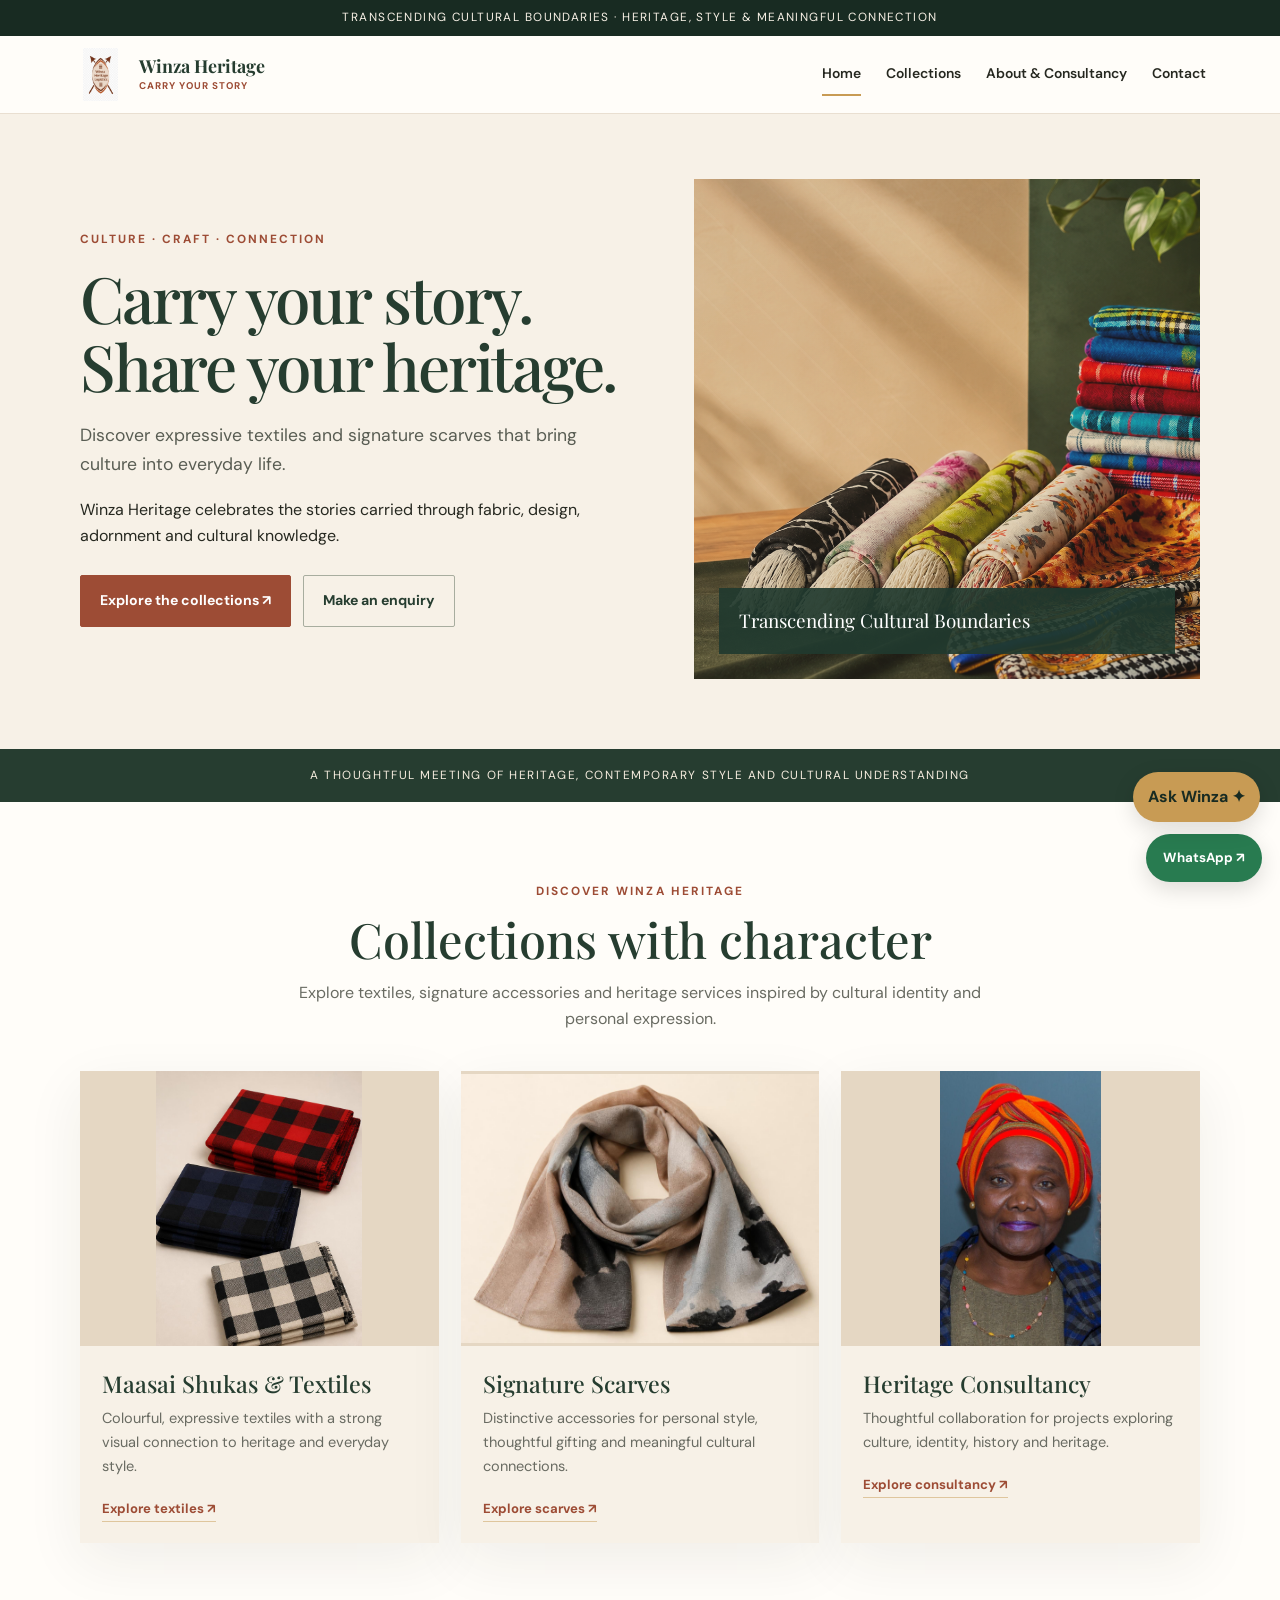
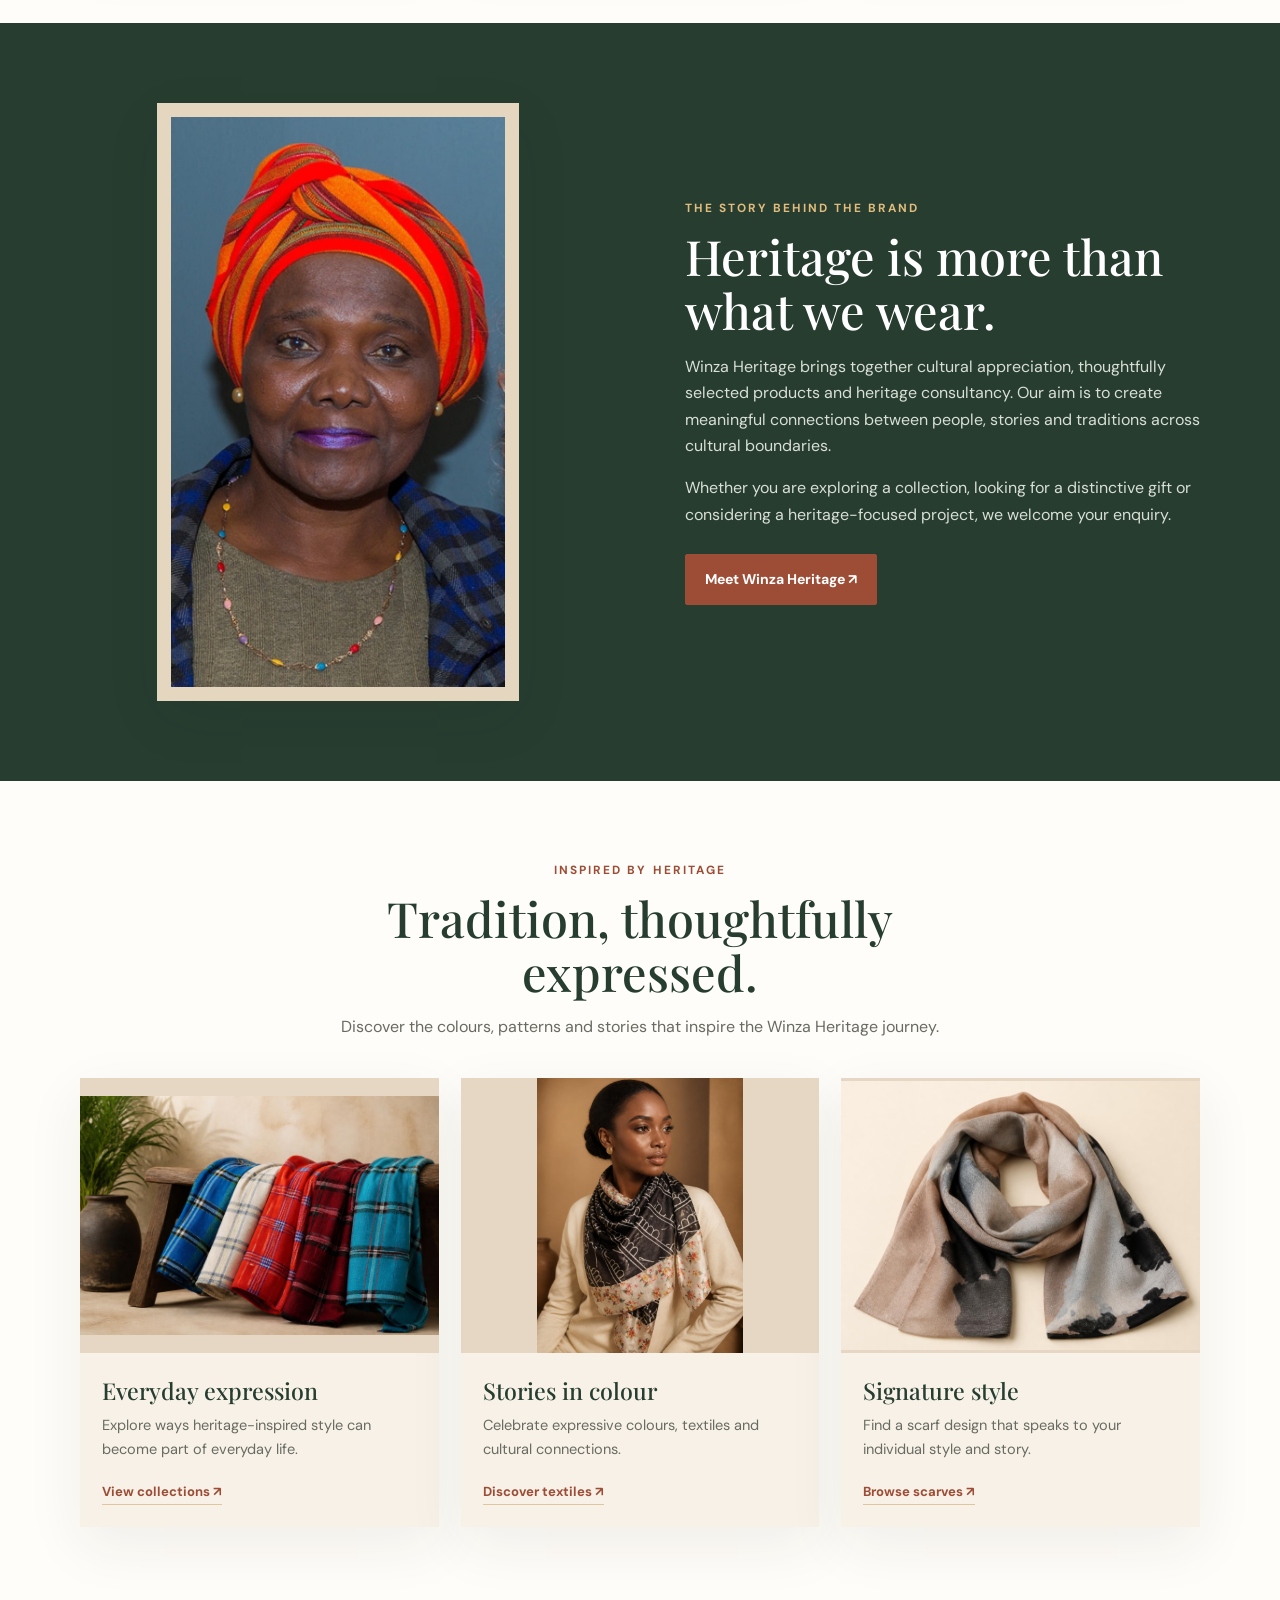
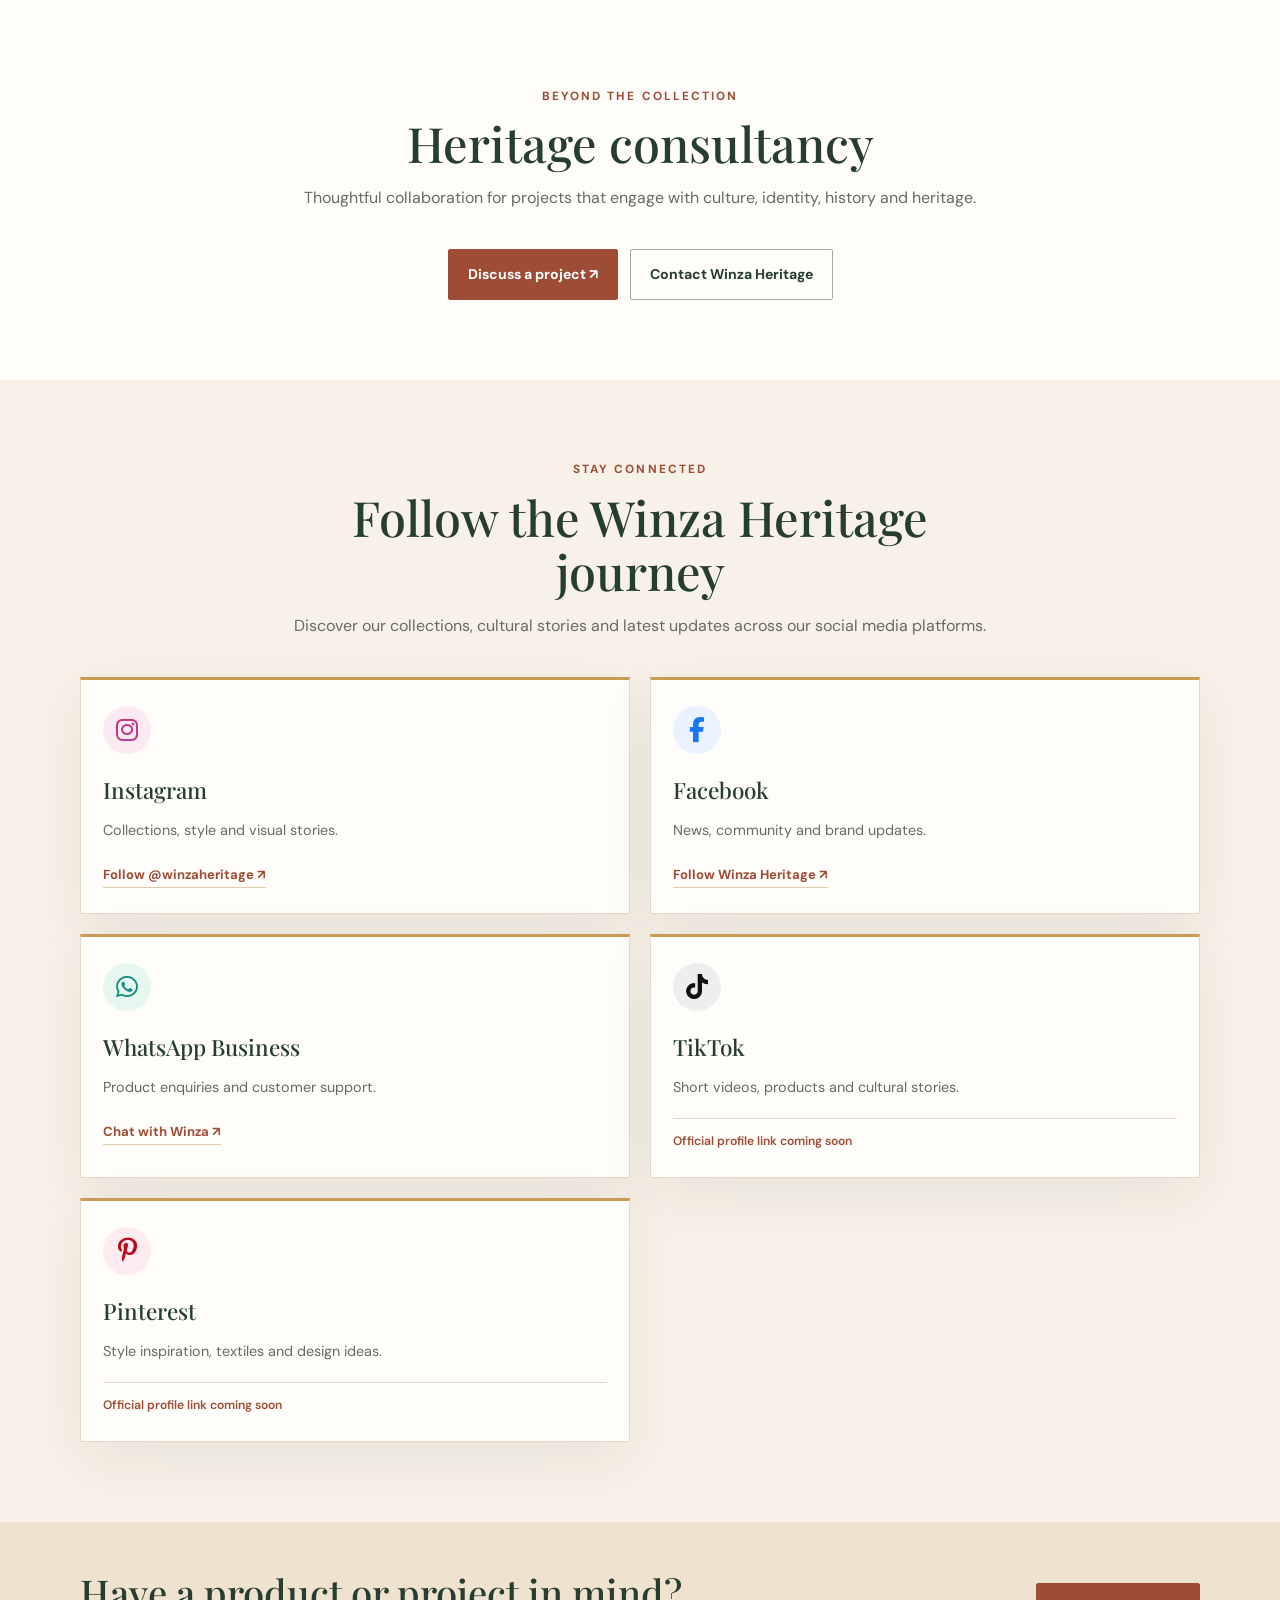
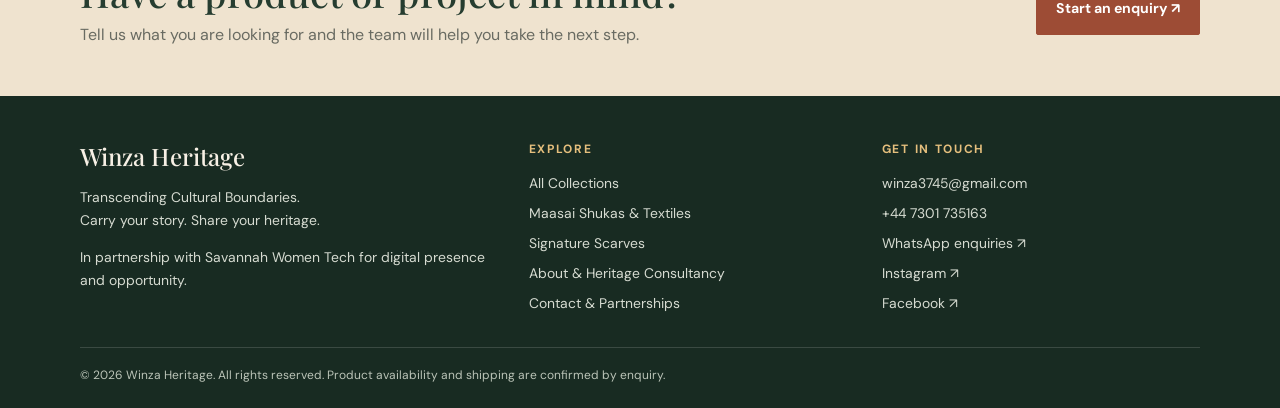
==== index.html @ 5fcae195 "Prepare Winza Heritage website for deployment" ====
<!DOCTYPE html>
<html lang="en">
<head>
  <meta charset="UTF-8">
  <meta name="viewport" content="width=device-width, initial-scale=1.0">
  <meta name="description" content="Discover Winza Heritage's signature scarves, Maasai shukas, textiles and heritage consultancy.">
  <meta name="theme-color" content="#263d30">
  <title>Winza Heritage | Carry Your Story</title>

  <link rel="stylesheet" href="assets/styles.css">
  <link rel="stylesheet"
        href="https://cdnjs.cloudflare.com/ajax/libs/font-awesome/6.7.2/css/all.min.css">
</head>

<body>
  <div class="announcement">
    Transcending Cultural Boundaries · Heritage, style &amp; meaningful connection
  </div>

  <header class="site-header">
    <div class="nav-wrap">
      <a class="brand" href="index.html" aria-label="Winza Heritage home">
        <img src="assets/logo.jpg" alt="Winza Heritage logo">
        <span class="brand-text">
          Winza Heritage
          <small>Carry your story</small>
        </span>
      </a>

      <button class="nav-toggle" type="button"
              aria-label="Open navigation menu" aria-expanded="false">
        <i class="fa-solid fa-bars" aria-hidden="true"></i>
      </button>

      <nav class="nav-links" aria-label="Main navigation">
        <a href="index.html" aria-current="page">Home</a>
        <a href="collections.html">Collections</a>
        <a href="about.html">About &amp; Consultancy</a>
        <a href="contact.html">Contact</a>
      </nav>
    </div>
  </header>

  <main>
    <!-- Main hero -->
    <section class="hero">
      <div class="container hero-grid">
        <div class="hero-copy">
          <div class="eyebrow">Culture · Craft · Connection</div>

          <h1 class="display">
            Carry your story.<br>
            Share your heritage.
          </h1>

          <p class="lead">
            Discover expressive textiles and signature scarves that bring
            culture into everyday life.
          </p>

          <p>
            Winza Heritage celebrates the stories carried through fabric,
            design, adornment and cultural knowledge.
          </p>

          <div class="button-row">
            <a class="btn" href="collections.html">Explore the collections ↗</a>
            <a class="btn btn-outline" href="contact.html">Make an enquiry</a>
          </div>
        </div>

        <div class="hero-art">
          <img
            src="assets/collections/generated/winza-hero.png.png"
            alt="Winza Heritage African textile and fashion editorial"
            fetchpriority="high">
          <div class="hero-stamp">Transcending Cultural Boundaries</div>
        </div>
      </div>
    </section>

    <div class="trust-strip">
      A thoughtful meeting of heritage, contemporary style and cultural understanding
    </div>

    <!-- Featured collections -->
    <section class="section">
      <div class="container">
        <div class="section-head">
          <div class="eyebrow">Discover Winza Heritage</div>
          <h2>Collections with character</h2>
          <p>
            Explore textiles, signature accessories and heritage services
            inspired by cultural identity and personal expression.
          </p>
        </div>

        <div class="category-grid">
          <article class="category-card">
            <a href="textiles.html" aria-label="Explore Maasai shukas and textiles">
              <div class="category-photo">
                <img
                  src="assets/collections/generated/winza-textiles.png.jpg"
                  alt="Maasai shuka and textiles from Winza Heritage"
                  loading="lazy">
              </div>
            </a>

            <div class="category-copy">
              <h3>Maasai Shukas &amp; Textiles</h3>
              <p>
                Colourful, expressive textiles with a strong visual
                connection to heritage and everyday style.
              </p>
              <a class="text-link" href="textiles.html">Explore textiles ↗</a>
            </div>
          </article>

          <article class="category-card">
            <a href="scarves.html" aria-label="Explore signature scarves">
              <div class="category-photo">
                <img
                  src="assets/collections/generated/winza-scarves.png.jpg"
                  alt="Signature scarf from Winza Heritage"
                  loading="lazy">
              </div>
            </a>

            <div class="category-copy">
              <h3>Signature Scarves</h3>
              <p>
                Distinctive accessories for personal style, thoughtful
                gifting and meaningful cultural connections.
              </p>
              <a class="text-link" href="scarves.html">Explore scarves ↗</a>
            </div>
          </article>

          <article class="category-card">
            <a href="about.html#consultancy"
               aria-label="Discover heritage consultancy">
              <div class="category-photo">
                <img
                  src="assets/dr-winani-thebele.jpg"
                  alt="Dr Winani Thebele, Director of Winza Heritage"
                  loading="lazy">
              </div>
            </a>

            <div class="category-copy">
              <h3>Heritage Consultancy</h3>
              <p>
                Thoughtful collaboration for projects exploring culture,
                identity, history and heritage.
              </p>
              <a class="text-link" href="about.html#consultancy">
                Explore consultancy ↗
              </a>
            </div>
          </article>
        </div>
      </div>
    </section>

    <!-- Brand story -->
    <section class="story-section">
      <div class="container section split">
        <div class="portrait-frame">
          <img
            src="assets/dr-winani-thebele.jpg"
            alt="Dr Winani Thebele, Director of Winza Heritage"
            loading="lazy">
        </div>

        <div class="copy">
          <div class="eyebrow">The story behind the brand</div>
          <h2 class="section-title">Heritage is more than what we wear.</h2>

          <p>
            Winza Heritage brings together cultural appreciation,
            thoughtfully selected products and heritage consultancy.
            Our aim is to create meaningful connections between people,
            stories and traditions across cultural boundaries.
          </p>

          <p>
            Whether you are exploring a collection, looking for a
            distinctive gift or considering a heritage-focused project,
            we welcome your enquiry.
          </p>

          <div class="button-row">
            <a class="btn" href="about.html">Meet Winza Heritage ↗</a>
          </div>
        </div>
      </div>
    </section>

    <!-- Lifestyle feature -->
    <section class="section">
      <div class="container">
        <div class="section-head">
          <div class="eyebrow">Inspired by heritage</div>
          <h2>Tradition, thoughtfully expressed.</h2>
          <p>
            Discover the colours, patterns and stories that inspire
            the Winza Heritage journey.
          </p>
        </div>

        <div class="category-grid">
          <article class="category-card">
            <div class="category-photo">
              <img
                src="assets/collections/generated/winza-lifestyle-1.png.jpg"
                alt="African heritage fashion inspiration"
                loading="lazy">
            </div>
            <div class="category-copy">
              <h3>Everyday expression</h3>
              <p>
                Explore ways heritage-inspired style can become part
                of everyday life.
              </p>
              <a class="text-link" href="collections.html">View collections ↗</a>
            </div>
          </article>

          <article class="category-card">
            <div class="category-photo">
              <img
                src="assets/collections/generated/winza-lifestyle-2.png.jpg"
                alt="Winza Heritage inspired lifestyle imagery"
                loading="lazy">
            </div>
            <div class="category-copy">
              <h3>Stories in colour</h3>
              <p>
                Celebrate expressive colours, textiles and cultural
                connections.
              </p>
              <a class="text-link" href="textiles.html">Discover textiles ↗</a>
            </div>
          </article>

          <article class="category-card">
            <div class="category-photo">
              <img
                src="assets/collections/generated/winza-scarves.png.jpg"
                alt="Scarf styling inspiration from Winza Heritage"
                loading="lazy">
            </div>
            <div class="category-copy">
              <h3>Signature style</h3>
              <p>
                Find a scarf design that speaks to your individual
                style and story.
              </p>
              <a class="text-link" href="scarves.html">Browse scarves ↗</a>
            </div>
          </article>
        </div>
      </div>
    </section>

    <!-- Consultancy -->
    <section class="section">
      <div class="container">
        <div class="section-head">
          <div class="eyebrow">Beyond the collection</div>
          <h2>Heritage consultancy</h2>
          <p>
            Thoughtful collaboration for projects that engage with
            culture, identity, history and heritage.
          </p>
        </div>

        <div class="button-row" style="justify-content:center">
          <a class="btn" href="about.html#consultancy">Discuss a project ↗</a>
          <a class="btn btn-outline" href="contact.html">Contact Winza Heritage</a>
        </div>
      </div>
    </section>

    <!-- Social platforms -->
    <section class="section social-section">
      <div class="container">
        <div class="section-head">
          <div class="eyebrow">Stay connected</div>
          <h2>Follow the Winza Heritage journey</h2>
          <p>
            Discover our collections, cultural stories and latest updates
            across our social media platforms.
          </p>
        </div>

        <div class="social-placeholder-grid">
          <div class="social-placeholder">
            <div class="social-icon instagram-icon">
              <i class="fa-brands fa-instagram" aria-hidden="true"></i>
            </div>
            <h3>Instagram</h3>
            <p>Collections, style and visual stories.</p>
            <a href="https://www.instagram.com/winzaheritage/"
               target="_blank" rel="noopener noreferrer" class="text-link">
              Follow @winzaheritage ↗
            </a>
          </div>

          <div class="social-placeholder">
            <div class="social-icon facebook-icon">
              <i class="fa-brands fa-facebook-f" aria-hidden="true"></i>
            </div>
            <h3>Facebook</h3>
            <p>News, community and brand updates.</p>
            <a href="https://www.facebook.com/profile.php?id=61595426674538"
               target="_blank" rel="noopener noreferrer" class="text-link">
              Follow Winza Heritage ↗
            </a>
          </div>

          <div class="social-placeholder">
            <div class="social-icon whatsapp-icon">
              <i class="fa-brands fa-whatsapp" aria-hidden="true"></i>
            </div>
            <h3>WhatsApp Business</h3>
            <p>Product enquiries and customer support.</p>
            <a href="https://wa.me/447301735163"
               target="_blank" rel="noopener noreferrer" class="text-link">
              Chat with Winza ↗
            </a>
          </div>

          <div class="social-placeholder">
            <div class="social-icon tiktok-icon">
              <i class="fa-brands fa-tiktok" aria-hidden="true"></i>
            </div>
            <h3>TikTok</h3>
            <p>Short videos, products and cultural stories.</p>
            <span>Official profile link coming soon</span>
          </div>

          <div class="social-placeholder">
            <div class="social-icon pinterest-icon">
              <i class="fa-brands fa-pinterest-p" aria-hidden="true"></i>
            </div>
            <h3>Pinterest</h3>
            <p>Style inspiration, textiles and design ideas.</p>
            <span>Official profile link coming soon</span>
          </div>
        </div>
      </div>
    </section>

    <!-- Final call to action -->
    <section class="cta-band">
      <div class="container cta-inner">
        <div>
          <h2>Have a product or project in mind?</h2>
          <p>
            Tell us what you are looking for and the team will help
            you take the next step.
          </p>
        </div>
        <a class="btn" href="contact.html">Start an enquiry ↗</a>
      </div>
    </section>
  </main>

  <footer class="site-footer">
    <div class="container">
      <div class="footer-grid">
        <div>
          <div class="footer-brand">Winza Heritage</div>
          <p>
            Transcending Cultural Boundaries.<br>
            Carry your story. Share your heritage.
          </p>
          <p>
            In partnership with Savannah Women Tech for digital presence
            and opportunity.
          </p>
        </div>

        <div>
          <div class="footer-heading">Explore</div>
          <div class="footer-links">
            <a href="collections.html">All Collections</a>
            <a href="textiles.html">Maasai Shukas &amp; Textiles</a>
            <a href="scarves.html">Signature Scarves</a>
            <a href="about.html">About &amp; Heritage Consultancy</a>
            <a href="contact.html">Contact &amp; Partnerships</a>
          </div>
        </div>

        <div>
          <div class="footer-heading">Get in touch</div>
          <div class="footer-links">
            <a href="mailto:winza3745@gmail.com">winza3745@gmail.com</a>
            <a href="tel:+447301735163">+44 7301 735163</a>
            <a href="https://wa.me/447301735163"
               target="_blank" rel="noopener noreferrer">
              WhatsApp enquiries ↗
            </a>
            <a href="https://www.instagram.com/winzaheritage/"
               target="_blank" rel="noopener noreferrer">Instagram ↗</a>
            <a href="https://www.facebook.com/profile.php?id=61595426674538"
               target="_blank" rel="noopener noreferrer">Facebook ↗</a>
          </div>
        </div>
      </div>

      <div class="copyright">
        © <span data-year></span> Winza Heritage. All rights reserved.
        Product availability and shipping are confirmed by enquiry.
      </div>
    </div>
  </footer>

  <!-- Enquiry assistant -->
  <button class="chat-launch" type="button"
          aria-label="Open enquiry assistant">Ask Winza ✦</button>

  <div class="chat-widget" aria-label="Winza Heritage enquiry assistant">
    <div class="chat-head">
      <strong>Winza enquiry assistant</strong>
      <button class="chat-close" type="button" aria-label="Close assistant"
              style="background:none;border:0;color:white;font-size:1.2rem">
        ×
      </button>
    </div>

    <div class="chat-body">
      <p>Choose a topic and I’ll point you in the right direction.</p>
      <div class="chat-options">
        <button type="button" data-answer="products">Products and availability</button>
        <button type="button" data-answer="consultancy">Heritage consultancy</button>
        <button type="button" data-answer="shipping">Shipping and delivery</button>
        <button type="button" data-answer="partner">Partnerships</button>
      </div>
      <div class="chat-answer" role="status"></div>
      <p style="margin-top:12px">
        <a class="text-link" href="contact.html">Send a detailed enquiry ↗</a>
      </p>
    </div>
  </div>

  <a class="floating-whatsapp"
     href="https://wa.me/447301735163"
     target="_blank" rel="noopener noreferrer">
    WhatsApp ↗
  </a>

  <script src="assets/site.js"></script>
</body>
</html>
---- assets/styles.css ----
@import url('https://fonts.googleapis.com/css2?family=DM+Sans:wght@400;500;600;700&family=Playfair+Display:wght@500;600;700&display=swap');

:root {
  --forest: #263d30;
  --forest2: #182b22;
  --rust: #9d4c35;
  --gold: #c89b54;
  --cream: #f7f1e7;
  --paper: #fffdf9;
  --ink: #262820;
  --muted: #696b62;
  --line: #e4d9c8;
  --shadow: 0 18px 55px #2c241812;
}

* {
  box-sizing: border-box;
}

html {
  scroll-behavior: smooth;
}

body {
  margin: 0;
  background: var(--paper);
  color: var(--ink);
  font-family: 'DM Sans', Arial, sans-serif;
  line-height: 1.65;
}

img {
  display: block;
  max-width: 100%;
}

a {
  color: inherit;
  text-decoration: none;
}

button,
input,
textarea,
select {
  font: inherit;
}

.announcement {
  background: var(--forest2);
  color: #f8f1e6;
  text-align: center;
  padding: 8px 15px;
  font-size: .74rem;
  letter-spacing: .12em;
  text-transform: uppercase;
}

.site-header {
  position: sticky;
  top: 0;
  z-index: 20;
  background: #fffdf9f2;
  backdrop-filter: blur(12px);
  border-bottom: 1px solid #e9dfd1;
}

.nav-wrap {
  max-width: 1180px;
  margin: auto;
  padding: 12px 24px;
  display: flex;
  align-items: center;
  justify-content: space-between;
  gap: 25px;
}

.brand {
  display: flex;
  align-items: center;
  gap: 12px;
  min-width: 190px;
}

.brand img {
  width: 53px;
  height: 53px;
  object-fit: contain;
}

.brand-text {
  font-family: 'Playfair Display', Georgia, serif;
  font-size: 1.12rem;
  line-height: 1.1;
  color: var(--forest);
  font-weight: 700;
}

.brand-text small {
  display: block;
  font-family: 'DM Sans', sans-serif;
  font-size: .61rem;
  letter-spacing: .1em;
  text-transform: uppercase;
  color: var(--rust);
  margin-top: 5px;
}

.nav-links {
  display: flex;
  gap: 25px;
  align-items: center;
  font-size: .87rem;
  font-weight: 600;
}

.nav-links a {
  padding: 9px 0;
  border-bottom: 2px solid transparent;
}

.nav-links a:hover,
.nav-links a[aria-current=page] {
  border-color: var(--gold);
}

.nav-toggle {
  display: none;
  background: none;
  border: 1px solid var(--line);
  border-radius: 5px;
  padding: 8px 12px;
}

.container {
  width: min(1120px, calc(100% - 44px));
  margin: auto;
}

.eyebrow {
  color: var(--rust);
  font-size: .74rem;
  letter-spacing: .17em;
  text-transform: uppercase;
  font-weight: 700;
}

.display {
  font: 500 clamp(2.5rem, 5vw, 4.8rem)/1.07 'Playfair Display', Georgia, serif;
  letter-spacing: -.035em;
  color: var(--forest);
  margin: 14px 0 20px;
}

.lead {
  font-size: 1.1rem;
  color: #595d53;
  max-width: 610px;
}

.btn {
  display: inline-flex;
  align-items: center;
  justify-content: center;
  gap: 10px;
  background: var(--rust);
  color: white;
  border: 1px solid var(--rust);
  padding: 13px 19px;
  font-weight: 700;
  font-size: .88rem;
  border-radius: 2px;
  transition: .2s;
}

.btn:hover {
  background: var(--forest);
  border-color: var(--forest);
}

.btn-outline {
  background: transparent;
  color: var(--forest);
  border-color: #a8ad9f;
}

.btn-outline:hover {
  color: white;
}

.button-row {
  display: flex;
  gap: 12px;
  flex-wrap: wrap;
  margin-top: 26px;
}

.hero {
  background: var(--cream);
  overflow: hidden;
}

.hero-grid {
  display: grid;
  grid-template-columns: 1.03fr .97fr;
  align-items: center;
  gap: clamp(35px, 6vw, 80px);
  padding-top: 65px;
  padding-bottom: 70px;
}

.hero-copy {
  padding: 12px 0;
}

.hero-art {
  position: relative;
  min-height: 500px;
  background: #e4d4b9;
  display: flex;
  align-items: center;
  justify-content: center;
  overflow: hidden;
}

.hero-art:before {
  content: '';
  position: absolute;
  inset: 0;
  background:
    linear-gradient(135deg, #6c3b2c22, transparent 55%),
    repeating-linear-gradient(45deg, transparent 0 28px, #ffffff12 29px 31px);
}

.hero-art img {
  position: absolute;
  inset: 0;
  width: 100%;
  height: 100%;
  object-fit: cover;
  object-position: center 35%;
  mix-blend-mode: multiply;
  opacity: .9;
}

.hero-stamp {
  position: absolute;
  bottom: 25px;
  left: 25px;
  right: 25px;
  padding: 17px 20px;
  background: #203a2fe8;
  color: white;
  font-family: 'Playfair Display', Georgia, serif;
  font-size: 1.18rem;
}

.trust-strip {
  background: var(--forest);
  color: #f6eddf;
  padding: 17px 20px;
  text-align: center;
  text-transform: uppercase;
  letter-spacing: .13em;
  font-size: .74rem;
}

.section {
  padding: 80px 0;
}

.section-head {
  text-align: center;
  max-width: 700px;
  margin: 0 auto 38px;
}

.section-head h2,
.section-title {
  font: 500 clamp(2rem, 3.8vw, 3.2rem)/1.12 'Playfair Display', Georgia, serif;
  color: var(--forest);
  margin: 10px 0 14px;
}

.section-head p {
  color: var(--muted);
  margin: 0;
}

.category-grid {
  display: grid;
  grid-template-columns: repeat(3, 1fr);
  gap: 22px;
}

.category-card {
  background: var(--cream);
  box-shadow: var(--shadow);
  overflow: hidden;
}

.category-photo {
  height: 275px;
  background: #e5d7c3;
  position: relative;
  overflow: hidden;
}

/* Updated: display the full collection image */
.category-photo img {
  width: 100%;
  height: 100%;
  object-fit: contain;
  object-position: center;
  transition: transform .45s;
}

.category-card:hover .category-photo img {
  transform: scale(1.04);
}

.photo-placeholder {
  height: 100%;
  display: flex;
  flex-direction: column;
  align-items: center;
  justify-content: center;
  text-align: center;
  padding: 22px;
  background: linear-gradient(140deg, #eadbc4, #d4c0a3);
  color: var(--forest);
}

.photo-placeholder .placeholder-mark {
  font: 500 3rem 'Playfair Display', serif;
  opacity: .55;
}

.photo-placeholder strong {
  font: 500 1.3rem 'Playfair Display', serif;
}

.photo-placeholder span {
  font-size: .74rem;
  margin-top: 8px;
  color: #716657;
}

.category-copy {
  padding: 22px;
}

.category-copy h3 {
  font: 500 1.45rem 'Playfair Display', Georgia, serif;
  color: var(--forest);
  margin: 0 0 8px;
}

.category-copy p {
  color: var(--muted);
  font-size: .91rem;
  margin: 0 0 16px;
}

.text-link {
  font-size: .82rem;
  font-weight: 700;
  color: var(--rust);
  border-bottom: 1px solid #c89b5480;
  padding-bottom: 4px;
}

.split {
  display: grid;
  grid-template-columns: 1fr 1fr;
  gap: clamp(35px, 7vw, 90px);
  align-items: center;
}

.portrait-frame {
  background: #e5d6c0;
  padding: 14px;
  max-width: 470px;
  margin: auto;
  box-shadow: var(--shadow);
}

.portrait-frame img {
  width: 100%;
  max-height: 570px;
  object-fit: cover;
  object-position: center 28%;
}

.copy p {
  color: #d9dfd5;
}

.copy.light p {
  color: var(--muted);
}

.story-section {
  background: var(--forest);
  color: white;
}

.story-section .section-title {
  color: white;
}

.story-section .eyebrow {
  color: #e1bc7c;
}

.pill-list {
  display: flex;
  gap: 9px;
  flex-wrap: wrap;
  margin: 25px 0;
}

.pill-list span {
  border: 1px solid #ffffff50;
  padding: 8px 12px;
  font-size: .8rem;
}

.cta-band {
  background: #efe3cf;
  padding: 48px 0;
}

.cta-inner {
  display: flex;
  align-items: center;
  justify-content: space-between;
  gap: 30px;
}

.cta-inner h2 {
  font: 500 clamp(1.7rem, 3vw, 2.6rem)/1.15 'Playfair Display', Georgia, serif;
  color: var(--forest);
  margin: 0 0 8px;
}

.cta-inner p {
  margin: 0;
  color: var(--muted);
}

.page-hero {
  background: var(--cream);
  padding: 68px 0 55px;
  text-align: center;
}

.page-hero .lead {
  margin: 0 auto;
}

.collection-section {
  padding-top: 55px;
}

.notice {
  border-left: 3px solid var(--gold);
  background: #f8f1e6;
  padding: 14px 17px;
  color: #615c50;
  font-size: .85rem;
  margin: 0 0 26px;
}

.about-hero {
  padding: 65px 0;
}

.contact-grid {
  display: grid;
  grid-template-columns: .8fr 1.2fr;
  gap: 55px;
  align-items: start;
}

.contact-info {
  background: var(--forest);
  color: white;
  padding: 30px;
}

.contact-info h2 {
  font: 500 2rem 'Playfair Display', serif;
  margin: 0 0 12px;
}

.contact-info p {
  color: #e0e4da;
}

.contact-detail {
  border-top: 1px solid #ffffff30;
  padding: 15px 0;
}

.contact-detail strong {
  display: block;
  font-size: .75rem;
  text-transform: uppercase;
  letter-spacing: .1em;
  color: #e6c17d;
}

.contact-form {
  background: var(--cream);
  padding: 30px;
  box-shadow: var(--shadow);
}

.contact-form h2 {
  font: 500 2rem 'Playfair Display', serif;
  color: var(--forest);
  margin: 0 0 20px;
}

.form-row {
  display: grid;
  grid-template-columns: 1fr 1fr;
  gap: 16px;
}

.field {
  margin-bottom: 16px;
}

.field label {
  display: block;
  font-weight: 700;
  font-size: .82rem;
  margin-bottom: 6px;
}

.field input,
.field select,
.field textarea {
  width: 100%;
  padding: 12px;
  border: 1px solid #d8cbb8;
  background: #fffdf9;
  border-radius: 2px;
}

.field textarea {
  min-height: 130px;
  resize: vertical;
}

.form-note {
  font-size: .78rem;
  color: var(--muted);
  margin-top: 12px;
}

.partnership {
  background: #f8f1e6;
  padding: 24px;
  margin-top: 26px;
  border: 1px solid var(--line);
}

.partnership strong {
  color: var(--forest);
}

.site-footer {
  background: var(--forest2);
  color: #f7f0e5;
  padding: 44px 0 22px;
}

.footer-grid {
  display: grid;
  grid-template-columns: 1.3fr 1fr 1fr;
  gap: 35px;
}

.footer-brand {
  font: 500 1.5rem 'Playfair Display', serif;
}

.site-footer p,
.site-footer a {
  color: #d6dbd1;
  font-size: .87rem;
}

.footer-links {
  display: grid;
  gap: 7px;
}

.footer-heading {
  font-size: .75rem;
  letter-spacing: .14em;
  text-transform: uppercase;
  color: #e5bf7d;
  font-weight: 700;
  margin-bottom: 12px;
}

.copyright {
  border-top: 1px solid #ffffff25;
  margin-top: 32px;
  padding-top: 18px;
  font-size: .75rem;
  color: #bbc4b8;
}

.floating-whatsapp {
  position: fixed;
  right: 18px;
  bottom: 18px;
  z-index: 25;
  background: #287b50;
  color: white;
  padding: 13px 17px;
  border-radius: 50px;
  box-shadow: 0 7px 22px #0002;
  font-weight: 700;
  font-size: .83rem;
}

.chat-widget {
  position: fixed;
  right: 20px;
  bottom: 80px;
  width: min(320px, calc(100vw - 40px));
  z-index: 30;
  display: none;
  background: white;
  border: 1px solid var(--line);
  box-shadow: 0 15px 45px #0002;
}

.chat-widget.open {
  display: block;
}

.chat-head {
  background: var(--forest);
  color: white;
  padding: 13px 15px;
  display: flex;
  justify-content: space-between;
  align-items: center;
}

.chat-body {
  padding: 15px;
}

.chat-body p {
  font-size: .88rem;
  color: var(--muted);
  margin: 0 0 12px;
}

.chat-options {
  display: grid;
  gap: 8px;
}

.chat-options button {
  background: var(--cream);
  border: 1px solid var(--line);
  text-align: left;
  padding: 10px;
  font-size: .83rem;
  cursor: pointer;
}

.chat-answer {
  margin-top: 12px;
  font-size: .85rem;
  background: #f8f1e6;
  padding: 10px;
  display: none;
}

.chat-answer.show {
  display: block;
}

.chat-launch {
  position: fixed;
  right: 20px;
  bottom: 78px;
  z-index: 29;
  background: var(--gold);
  color: var(--forest2);
  border: 0;
  border-radius: 50px;
  padding: 12px 15px;
  font-weight: 700;
  box-shadow: 0 7px 22px #0002;
  cursor: pointer;
}

.floating-whatsapp {
  bottom: 18px;
}

.menu-open {
  display: flex !important;
}

@media (max-width: 820px) {
  .nav-wrap {
    padding: 10px 18px;
  }

  .nav-toggle {
    display: block;
  }

  .nav-links {
    display: none;
    position: absolute;
    left: 0;
    right: 0;
    top: 100%;
    background: var(--paper);
    padding: 15px 22px 20px;
    border-bottom: 1px solid var(--line);
    flex-direction: column;
    align-items: stretch;
    gap: 4px;
  }

  .nav-links a {
    padding: 10px 0;
  }

  .hero-grid,
  .split,
  .contact-grid {
    grid-template-columns: 1fr;
  }

  .hero-grid {
    padding-top: 38px;
    padding-bottom: 42px;
  }

  .hero-art {
    min-height: 410px;
    order: -1;
  }

  .display {
    font-size: clamp(2.5rem, 11vw, 4rem);
  }

  .category-grid {
    grid-template-columns: 1fr 1fr;
  }

  .section {
    padding: 60px 0;
  }

  .cta-inner {
    align-items: flex-start;
    flex-direction: column;
  }

  .footer-grid {
    grid-template-columns: 1fr 1fr;
  }

  .footer-grid > div:first-child {
    grid-column: 1 / -1;
  }
}

@media (max-width: 540px) {
  .container {
    width: calc(100% - 32px);
  }

  .brand {
    min-width: 0;
  }

  .brand img {
    width: 45px;
    height: 45px;
  }

  .brand-text {
    font-size: 1rem;
  }

  .brand-text small {
    font-size: .53rem;
  }

  .hero-art {
    min-height: 350px;
  }

  .category-grid,
  .form-row,
  .footer-grid {
    grid-template-columns: 1fr;
  }

  .footer-grid > div:first-child {
    grid-column: auto;
  }

  .category-photo {
    height: 245px;
  }

  .page-hero {
    padding: 50px 0 42px;
  }

  .contact-form,
  .contact-info {
    padding: 22px;
  }

  .floating-whatsapp {
    right: 12px;
    bottom: 12px;
  }

  .chat-launch {
    right: 12px;
    bottom: 70px;
  }
}

/* Supplied product photography galleries */

.collection-feature {
  margin: 34px 0 54px;
  padding-bottom: 36px;
  border-bottom: 1px solid rgba(38, 61, 48, .14);
}

.collection-feature-heading {
  display: flex;
  align-items: end;
  justify-content: space-between;
  gap: 24px;
  margin-bottom: 22px;
}

.collection-feature-heading h2 {
  margin: 5px 0 10px;
  font-family: 'Playfair Display', Georgia, serif;
  font-weight: 500;
  font-size: clamp(1.65rem, 3vw, 2.35rem);
}

.collection-feature-heading p {
  max-width: 680px;
  margin: 0;
  color: var(--muted, #6b6b61);
  line-height: 1.7;
}

.product-gallery {
  display: grid;
  grid-template-columns: repeat(4, minmax(0, 1fr));
  gap: 16px;
}

.product-photo {
  margin: 0;
  min-width: 0;
  background: #f4efe7;
  border-radius: 4px;
  overflow: hidden;
}

/* Updated: show the whole product image without cropping */
.product-photo img {
  display: block;
  width: 100%;
  height: 260px;
  object-fit: contain;
  object-position: center;
  transition: transform .35s;
}

.product-photo:hover img {
  transform: scale(1.035);
}

.product-photo figcaption {
  padding: 10px 12px;
  font-size: .8rem;
  color: var(--forest, #263d30);
  letter-spacing: .02em;
}

@media (max-width: 900px) {
  .product-gallery {
    grid-template-columns: repeat(3, minmax(0, 1fr));
  }

  .product-photo img {
    height: 230px;
  }
}

@media (max-width: 600px) {
  .product-gallery {
    grid-template-columns: repeat(2, minmax(0, 1fr));
    gap: 10px;
  }

  .product-photo img {
    height: 190px;
  }

  .collection-feature-heading {
    align-items: flex-start;
    flex-direction: column;
    gap: 12px;
  }
}

/* Winza Heritage social media placeholders */

.social-section {
  background: var(--cream);
}

.social-placeholder-grid {
  display: grid;
  grid-template-columns: repeat(2, minmax(0, 1fr));
  gap: 20px;
}

.social-placeholder {
  padding: 26px 22px;
  background: var(--paper);
  border: 1px solid var(--line);
  border-top: 3px solid var(--gold);
  box-shadow: var(--shadow);
  transition: transform .2s ease, box-shadow .2s ease;
}

.social-placeholder:hover {
  transform: translateY(-4px);
  box-shadow: 0 20px 40px #2c241818;
}

.social-placeholder h3 {
  margin: 0 0 10px;
  color: var(--forest);
  font-family: 'Playfair Display', Georgia, serif;
  font-size: 1.4rem;
  font-weight: 500;
}

.social-placeholder p {
  margin: 0 0 18px;
  color: var(--muted);
  font-size: .9rem;
}

.social-placeholder span {
  display: block;
  padding-top: 12px;
  border-top: 1px solid var(--line);
  color: var(--rust);
  font-size: .76rem;
  font-weight: 600;
}

@media (max-width: 700px) {
  .social-placeholder-grid {
    grid-template-columns: repeat(2, minmax(0, 1fr));
  }
}

@media (max-width: 540px) {
  .social-placeholder-grid {
    grid-template-columns: 1fr;
  }

  .social-placeholder {
    padding: 22px;
  }
}

/* Social media icons */

.social-icon {
  width: 48px;
  height: 48px;
  display: flex;
  align-items: center;
  justify-content: center;
  margin-bottom: 18px;
  border-radius: 50%;
  font-size: 25px;
}

.instagram-icon {
  color: #c13584;
  background: #fceaf3;
}

.facebook-icon {
  color: #1877f2;
  background: #eaf2ff;
}

.whatsapp-icon {
  color: #128c7e;
  background: #e6f7ef;
}

.tiktok-icon {
  color: #111111;
  background: #eeeeee;
}

.pinterest-icon {
  color: #bd081c;
  background: #fdecef;
}

/* Contact page layout */

.contact-layout {
  display: grid;
  grid-template-columns: minmax(0, 1.4fr) minmax(260px, .8fr);
  gap: 40px;
  align-items: start;
}

.contact-form-wrap,
.contact-details {
  padding: 28px;
  background: var(--paper);
  border: 1px solid var(--line);
  box-shadow: var(--shadow);
}

.contact-form-wrap form {
  display: grid;
  gap: 20px;
}

.form-field {
  display: grid;
  gap: 8px;
}

.form-field label {
  color: var(--forest);
  font-size: .9rem;
  font-weight: 600;
}

.form-field input,
.form-field select,
.form-field textarea {
  width: 100%;
  padding: 13px 14px;
  border: 1px solid var(--line);
  border-radius: 3px;
  background: white;
  color: var(--ink);
  font: inherit;
}

.form-field textarea {
  resize: vertical;
}

.form-field input:focus,
.form-field select:focus,
.form-field textarea:focus {
  outline: 2px solid var(--gold);
  outline-offset: 2px;
}

.form-note {
  margin-top: 14px;
  color: var(--muted);
  font-size: .82rem;
  line-height: 1.6;
}

.contact-details h2 {
  margin-top: 12px;
}

.contact-detail-item {
  display: flex;
  gap: 14px;
  align-items: flex-start;
  margin-top: 24px;
}

.contact-detail-item > i {
  width: 22px;
  margin-top: 3px;
  color: var(--rust);
  font-size: 1.15rem;
}

.contact-detail-item strong,
.contact-detail-item a {
  display: block;
}

.contact-detail-item a {
  margin-top: 5px;
  overflow-wrap: anywhere;
  color: var(--forest);
}

@media (max-width: 760px) {
  .contact-layout {
    grid-template-columns: 1fr;
    gap: 24px;
  }

  .contact-form-wrap,
  .contact-details {
    padding: 22px;
  }
}
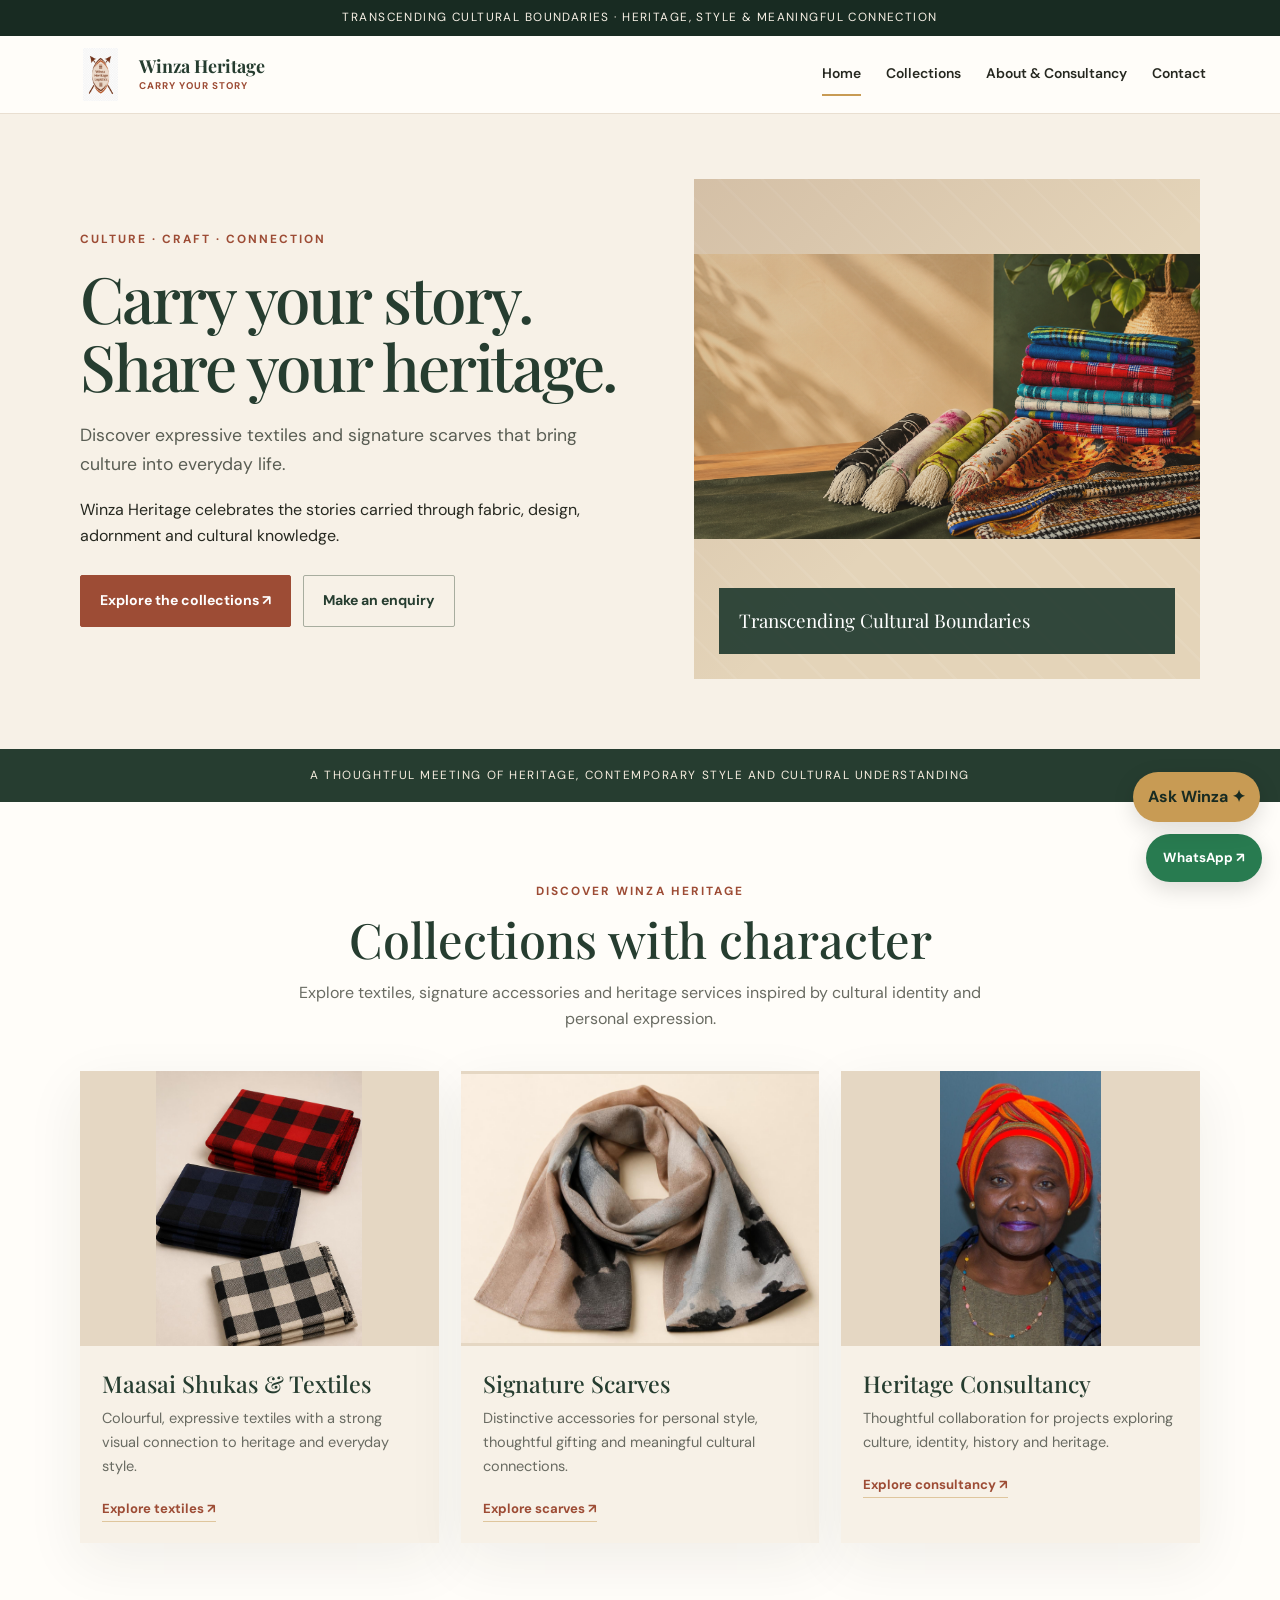
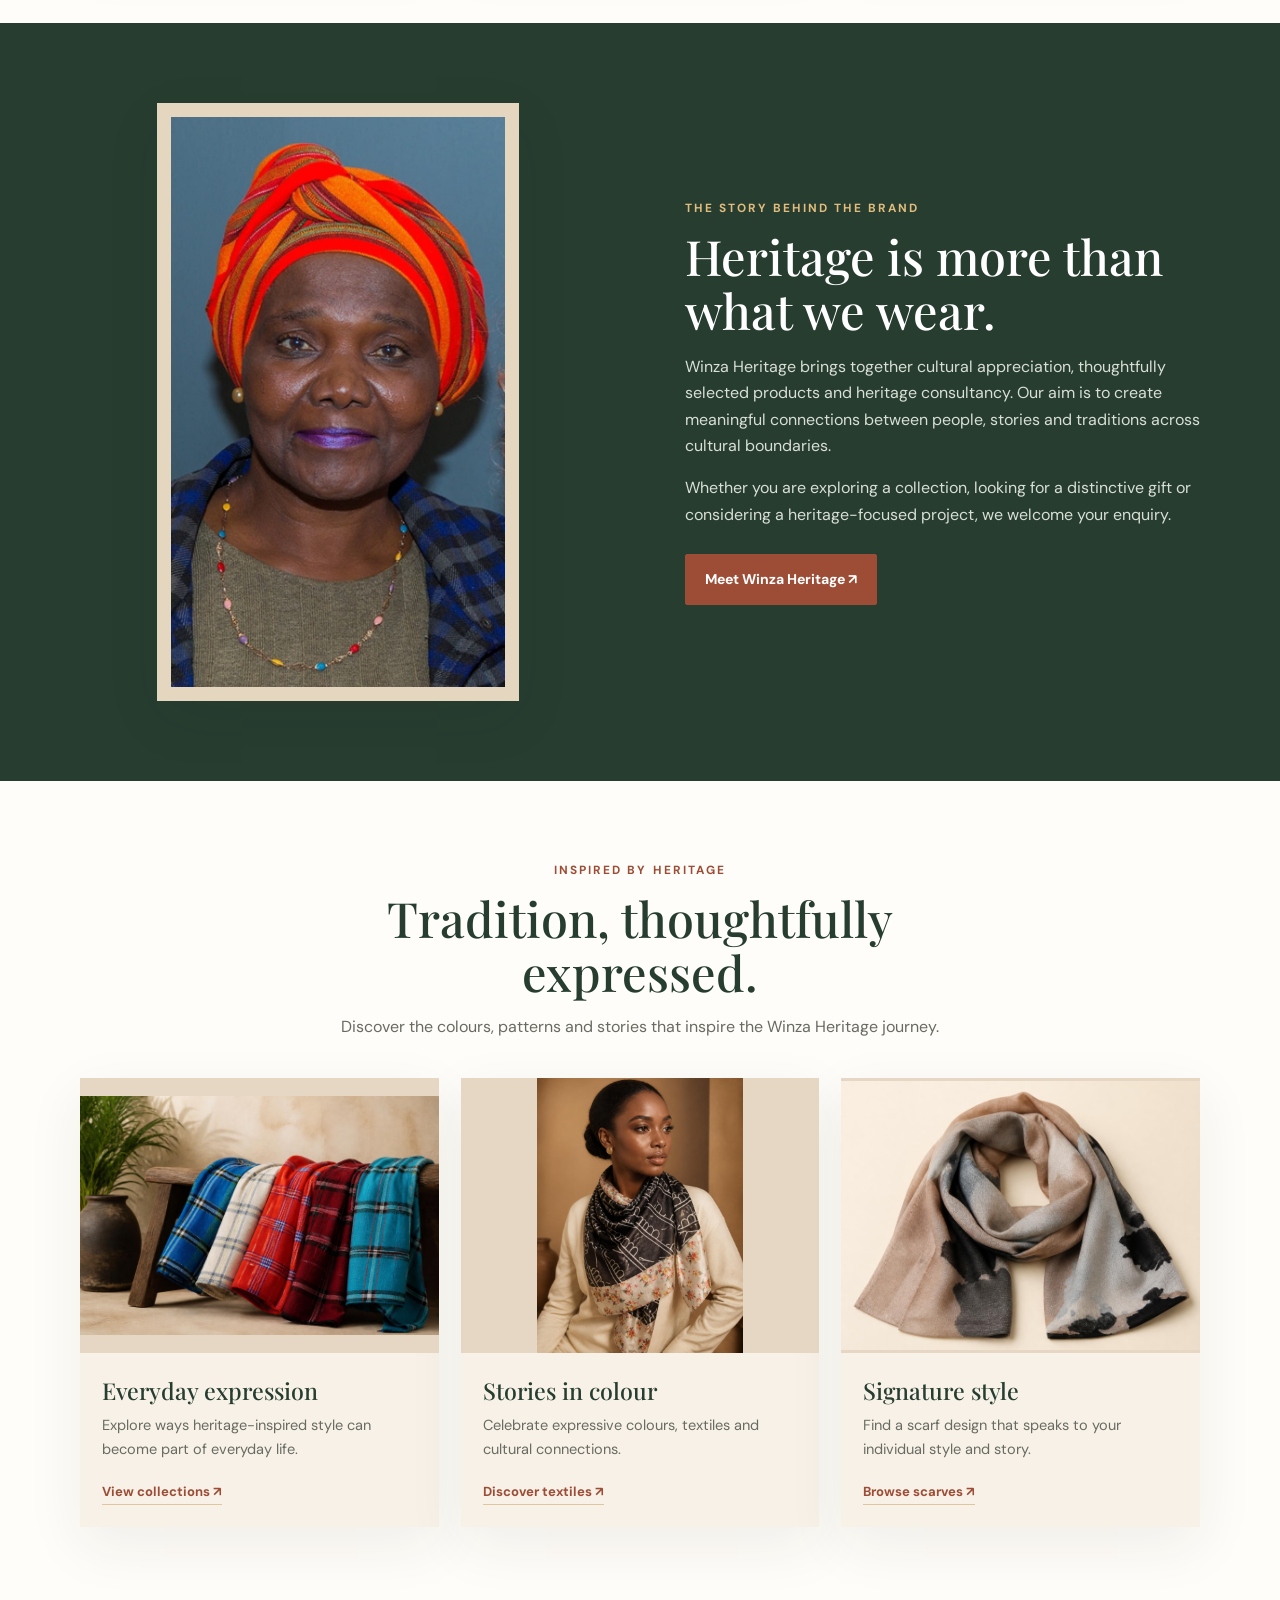
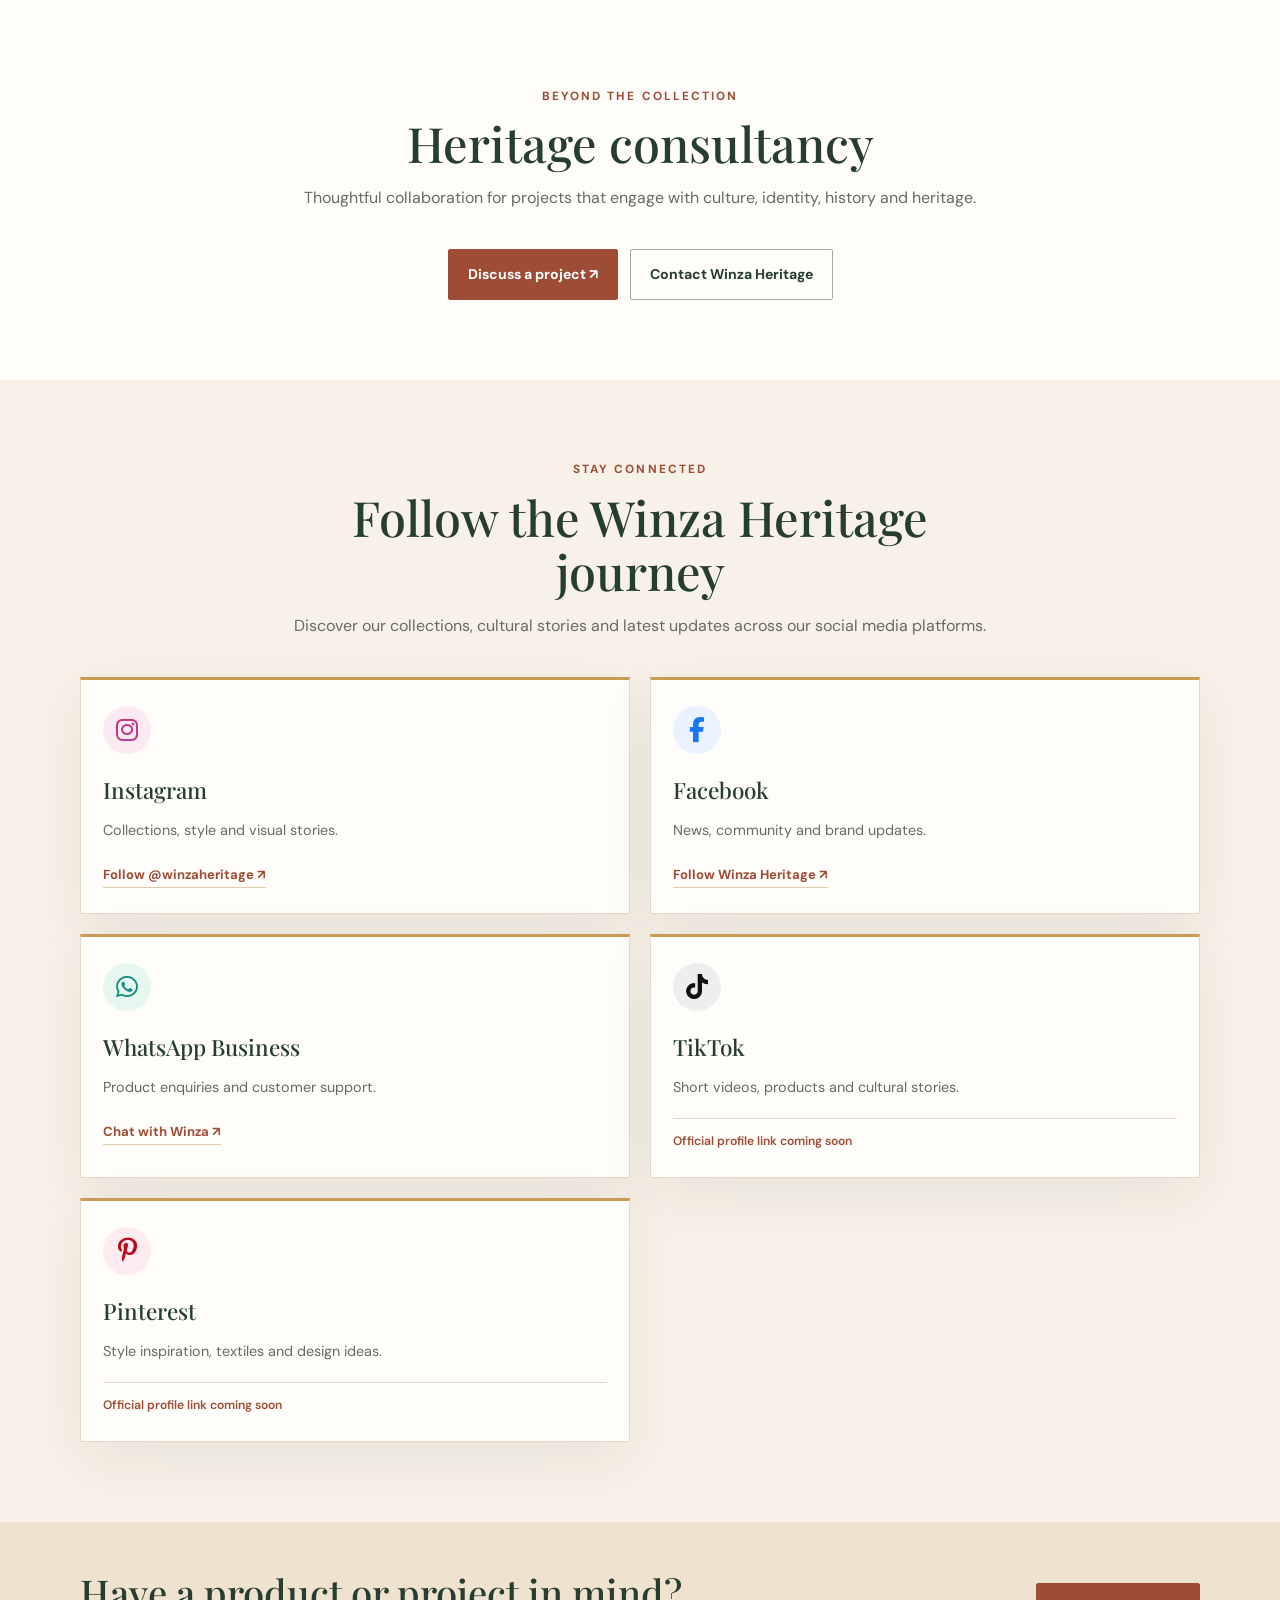
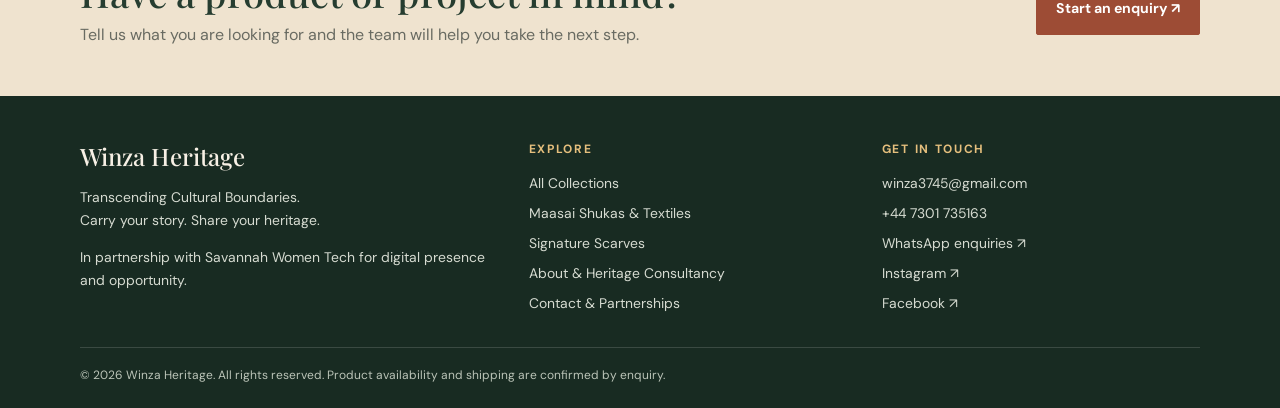
==== commit 9a22654d: "Fix gallery, image layout, and text encoding" ====
--- a/index.html
+++ b/index.html
@@ -72,7 +72,7 @@
 
         <div class="hero-art">
           <img
-            src="assets/collections/generated/winza-hero.png.png"
+             src="assets/collections/generated/winza-hero.png.png"
             alt="Winza Heritage African textile and fashion editorial"
             fetchpriority="high">
           <div class="hero-stamp">Transcending Cultural Boundaries</div>
--- a/assets/styles.css
+++ b/assets/styles.css
@@ -238,7 +238,7 @@
   inset: 0;
   width: 100%;
   height: 100%;
-  object-fit: cover;
+  object-fit: contain;
   object-position: center 35%;
   mix-blend-mode: multiply;
   opacity: .9;
@@ -1142,3 +1142,813 @@
     padding: 22px;
   }
 }
+
+/* =========================================
+   WINZA HERITAGE
+   Professional research and consultancy
+   portfolio additions
+   ========================================= */
+
+.portfolio-section,
+.research-section,
+.engagements-section,
+.gallery-section,
+.consultancy-section {
+  scroll-margin-top: 100px;
+}
+
+.portfolio-section {
+  background: var(--paper);
+}
+
+.research-section {
+  background: var(--cream);
+}
+
+.engagements-section {
+  background: #fffdf9;
+}
+
+.gallery-section {
+  background: var(--cream);
+}
+
+.portfolio-grid {
+  display: grid;
+  grid-template-columns: repeat(3, minmax(0, 1fr));
+  gap: 24px;
+  align-items: stretch;
+}
+
+.portfolio-card {
+  display: flex;
+  flex-direction: column;
+  min-width: 0;
+  background: white;
+  border: 1px solid var(--line);
+  box-shadow: var(--shadow);
+  transition: transform .25s ease, box-shadow .25s ease;
+}
+
+.portfolio-card:hover {
+  transform: translateY(-5px);
+  box-shadow: 0 22px 45px #2c241820;
+}
+
+.portfolio-card-icon {
+  min-height: 145px;
+  display: flex;
+  align-items: center;
+  justify-content: center;
+  background:
+    linear-gradient(135deg, #263d30, #405c47);
+  color: #f0d29d;
+  font-size: 2.8rem;
+}
+
+.portfolio-card-body {
+  display: flex;
+  flex: 1;
+  flex-direction: column;
+  align-items: flex-start;
+  padding: 25px;
+}
+
+.portfolio-kicker {
+  display: block;
+  color: var(--rust);
+  font-size: .7rem;
+  line-height: 1.5;
+  font-weight: 700;
+  letter-spacing: .12em;
+  text-transform: uppercase;
+  margin-bottom: 10px;
+}
+
+.portfolio-card h3,
+.publication-item h3,
+.engagement-intro h3,
+.engagement-points h3 {
+  color: var(--forest);
+  font-family: 'Playfair Display', Georgia, serif;
+  font-size: 1.4rem;
+  line-height: 1.3;
+  font-weight: 500;
+  margin: 0 0 12px;
+}
+
+.portfolio-card p,
+.publication-item p,
+.engagement-intro p,
+.engagement-points p {
+  color: var(--muted);
+  font-size: .9rem;
+  line-height: 1.8;
+  margin: 0 0 20px;
+}
+
+.portfolio-card .text-link {
+  margin-top: auto;
+  line-height: 1.8;
+}
+
+.portfolio-note {
+  max-width: 900px;
+  margin: 30px auto 0;
+  color: var(--muted);
+  font-size: .8rem;
+  line-height: 1.8;
+}
+
+.publication-list {
+  max-width: 900px;
+  margin: 0 auto;
+  border-top: 1px solid var(--line);
+}
+
+.publication-item {
+  display: grid;
+  grid-template-columns: 68px minmax(0, 1fr);
+  gap: 24px;
+  padding: 30px 0;
+  border-bottom: 1px solid var(--line);
+}
+
+.publication-symbol {
+  width: 60px;
+  height: 60px;
+  display: flex;
+  align-items: center;
+  justify-content: center;
+  background: white;
+  border: 1px solid var(--line);
+  color: var(--rust);
+  font-size: 1.4rem;
+}
+
+.publication-content {
+  min-width: 0;
+}
+
+.publication-item h3 {
+  font-size: 1.5rem;
+}
+
+.publication-item p {
+  max-width: 690px;
+}
+
+.publication-item .text-link {
+  display: inline-block;
+}
+
+.portfolio-note a,
+.publication-item a,
+.portfolio-card a {
+  overflow-wrap: anywhere;
+}
+
+.engagement-intro {
+  max-width: 850px;
+  display: grid;
+  grid-template-columns: 65px minmax(0, 1fr);
+  gap: 22px;
+  align-items: start;
+  margin: 0 auto 45px;
+  padding: 28px;
+  background: var(--cream);
+  border-left: 3px solid var(--gold);
+}
+
+.engagement-intro > i {
+  width: 58px;
+  height: 58px;
+  display: flex;
+  align-items: center;
+  justify-content: center;
+  background: var(--forest);
+  color: #f0d29d;
+  font-size: 1.5rem;
+}
+
+.engagement-intro h3 {
+  font-size: 1.6rem;
+}
+
+.engagement-intro p {
+  margin-bottom: 0;
+}
+
+.engagement-points {
+  display: grid;
+  grid-template-columns: repeat(3, minmax(0, 1fr));
+  gap: 30px;
+}
+
+.engagement-points > div {
+  padding-top: 20px;
+  border-top: 1px solid var(--line);
+}
+
+.engagement-number {
+  display: inline-block;
+  margin-bottom: 16px;
+  color: var(--rust);
+  font-family: 'Playfair Display', Georgia, serif;
+  font-size: 1.8rem;
+}
+
+.engagement-points h3 {
+  font-size: 1.3rem;
+}
+
+.portfolio-gallery {
+  display: grid;
+  grid-template-columns: repeat(3, minmax(0, 1fr));
+  gap: 20px;
+  align-items: start;
+}
+
+.portfolio-gallery figure {
+  margin: 0;
+  min-width: 0;
+  background: white;
+  border: 1px solid var(--line);
+  box-shadow: var(--shadow);
+  overflow: hidden;
+}
+
+.portfolio-gallery-feature {
+  grid-column: span 2;
+}
+
+.portfolio-gallery img {
+  display: block;
+  width: 100%;
+  height: 330px;
+  object-fit: cover;
+  object-position: center 28%;
+  background: #e5d6c0;
+  transition: transform .4s ease;
+}
+
+.portfolio-gallery figure:hover img {
+  transform: scale(1.025);
+}
+
+.portfolio-gallery figcaption {
+  display: flex;
+  flex-direction: column;
+  gap: 5px;
+  padding: 16px 18px;
+}
+
+.portfolio-gallery figcaption strong {
+  color: var(--forest);
+  font-family: 'Playfair Display', Georgia, serif;
+  font-size: 1.1rem;
+  font-weight: 500;
+}
+
+.portfolio-gallery figcaption span {
+  color: var(--muted);
+  font-size: .78rem;
+}
+
+.consultancy-section {
+  background: var(--paper);
+}
+
+.consultancy-card {
+  border: 1px solid var(--line);
+}
+
+.consultancy-icon {
+  min-height: 110px;
+  display: flex;
+  align-items: center;
+  justify-content: center;
+  background: var(--cream);
+  color: var(--rust);
+  font-size: 2rem;
+  border-bottom: 1px solid var(--line);
+}
+
+.consultancy-card .category-copy {
+  flex: 1;
+}
+
+.consultancy-card .category-copy p {
+  margin-bottom: 0;
+}
+
+.portfolio-center {
+  justify-content: center;
+  margin-top: 32px;
+}
+
+.portfolio-section .section-head,
+.research-section .section-head,
+.engagements-section .section-head,
+.gallery-section .section-head,
+.consultancy-section .section-head {
+  margin-bottom: 42px;
+}
+
+.portfolio-section .section-head p,
+.research-section .section-head p,
+.engagements-section .section-head p,
+.gallery-section .section-head p,
+.consultancy-section .section-head p {
+  line-height: 1.8;
+}
+
+.text-link:focus-visible,
+.btn:focus-visible,
+.portfolio-card a:focus-visible,
+.publication-item a:focus-visible {
+  outline: 3px solid var(--gold);
+  outline-offset: 4px;
+}
+
+@media (max-width: 900px) {
+  .portfolio-grid {
+    grid-template-columns: repeat(2, minmax(0, 1fr));
+  }
+
+  .portfolio-grid .portfolio-card:last-child {
+    grid-column: 1 / -1;
+  }
+
+  .engagement-points {
+    gap: 20px;
+  }
+
+  .portfolio-gallery {
+    grid-template-columns: repeat(2, minmax(0, 1fr));
+  }
+
+  .portfolio-gallery-feature {
+    grid-column: span 2;
+  }
+
+  .portfolio-gallery img {
+    height: 290px;
+  }
+}
+
+@media (max-width: 600px) {
+  .portfolio-grid,
+  .engagement-points,
+  .portfolio-gallery {
+    grid-template-columns: 1fr;
+  }
+
+  .portfolio-grid .portfolio-card:last-child,
+  .portfolio-gallery-feature {
+    grid-column: auto;
+  }
+
+  .portfolio-card-body {
+    padding: 22px;
+  }
+
+  .portfolio-card-icon {
+    min-height: 115px;
+  }
+
+  .publication-item {
+    grid-template-columns: 46px minmax(0, 1fr);
+    gap: 15px;
+    padding: 25px 0;
+  }
+
+  .publication-symbol {
+    width: 44px;
+    height: 44px;
+    font-size: 1.1rem;
+  }
+
+  .publication-item h3 {
+    font-size: 1.3rem;
+  }
+
+  .engagement-intro {
+    grid-template-columns: 1fr;
+    padding: 22px;
+    gap: 16px;
+  }
+
+  .engagement-points {
+    gap: 12px;
+  }
+
+  .engagement-points > div {
+    padding: 20px 0;
+  }
+
+  .portfolio-gallery-feature {
+    grid-column: auto;
+  }
+
+  .portfolio-gallery img {
+    height: 300px;
+  }
+
+  .portfolio-note {
+    margin-top: 22px;
+  }
+}
+
+@media (prefers-reduced-motion: reduce) {
+  .portfolio-card,
+  .portfolio-gallery img {
+    transition: none;
+  }
+
+  .portfolio-card:hover,
+  .portfolio-gallery figure:hover img {
+    transform: none;
+  }
+}
+
+/* Dr. Winani Thebele portfolio gallery */
+.portfolio-gallery {
+  padding: 5rem 0;
+}
+
+.portfolio-gallery .section-head {
+  max-width: 720px;
+  margin-bottom: 2.5rem;
+}
+
+.portfolio-gallery .gallery-grid {
+  display: grid;
+  grid-template-columns: repeat(3, minmax(0, 1fr));
+  gap: 1.5rem;
+}
+
+.portfolio-gallery .gallery-card {
+  min-width: 0;
+  margin: 0;
+  overflow: hidden;
+  background: #fffdf8;
+  border: 1px solid rgba(38, 61, 48, 0.12);
+  border-radius: 12px;
+  box-shadow: 0 8px 24px rgba(38, 61, 48, 0.06);
+  transition: transform 0.25s ease, box-shadow 0.25s ease;
+}
+
+.portfolio-gallery .gallery-card:hover {
+  transform: translateY(-4px);
+  box-shadow: 0 14px 30px rgba(38, 61, 48, 0.12);
+}
+
+.portfolio-gallery .gallery-card img {
+  display: block;
+  width: 100%;
+  height: 260px;
+  object-fit: cover;
+  background: #f7f1e7;
+}
+
+.portfolio-gallery .gallery-card figcaption {
+  padding: 1.25rem;
+}
+
+.portfolio-gallery .gallery-card figcaption span {
+  display: block;
+  margin-bottom: 0.55rem;
+  color: #9d4c35;
+  font-size: 0.75rem;
+  font-weight: 700;
+  letter-spacing: 0.08em;
+  text-transform: uppercase;
+}
+
+.portfolio-gallery .gallery-card figcaption h3 {
+  margin: 0 0 0.55rem;
+  color: #263d30;
+  font-family: "Playfair Display", Georgia, serif;
+  font-size: 1.25rem;
+}
+
+.portfolio-gallery .gallery-card figcaption p {
+  margin: 0;
+  color: #5e625c;
+  font-size: 0.92rem;
+  line-height: 1.7;
+}
+
+@media (max-width: 900px) {
+  .portfolio-gallery .gallery-grid {
+    grid-template-columns: repeat(2, minmax(0, 1fr));
+  }
+}
+
+@media (max-width: 560px) {
+  .portfolio-gallery {
+    padding: 3.5rem 0;
+  }
+
+  .portfolio-gallery .gallery-grid {
+    grid-template-columns: 1fr;
+    gap: 1.25rem;
+  }
+
+  .portfolio-gallery .gallery-card img {
+    height: 280px;
+  }
+}
+
+@media (prefers-reduced-motion: reduce) {
+  .portfolio-gallery .gallery-card {
+    transition: none;
+  }
+
+  .portfolio-gallery .gallery-card:hover {
+    transform: none;
+  }
+}
+
+/* FIX: Winza Heritage portfolio gallery layout */
+.portfolio-gallery {
+  display: block;
+  width: 100%;
+  padding: 60px 0;
+  clear: both;
+}
+
+.portfolio-gallery .container {
+  width: min(1200px, 92%);
+  max-width: 1200px;
+  margin: 0 auto;
+}
+
+.portfolio-gallery .section-head {
+  display: block;
+  width: 100%;
+  max-width: 760px;
+  margin: 0 0 35px;
+}
+
+.portfolio-gallery .gallery-grid {
+  display: grid !important;
+  grid-template-columns: repeat(3, minmax(0, 1fr));
+  width: 100%;
+  gap: 24px;
+  align-items: stretch;
+}
+
+.portfolio-gallery .gallery-card {
+  display: block;
+  width: 100%;
+  min-width: 0;
+  margin: 0;
+  overflow: hidden;
+  border: 1px solid rgba(38, 61, 48, 0.14);
+  border-radius: 12px;
+  background: #fffdf8;
+  box-sizing: border-box;
+}
+
+.portfolio-gallery .gallery-card img {
+  display: block;
+  width: 100% !important;
+  max-width: none !important;
+  height: 280px;
+  object-fit: cover;
+  object-position: center;
+}
+
+.portfolio-gallery .gallery-card figcaption {
+  display: block;
+  padding: 18px;
+}
+
+.portfolio-gallery .gallery-card figcaption h3 {
+  margin: 0 0 8px;
+}
+
+.portfolio-gallery .gallery-card figcaption p {
+  margin: 0;
+  line-height: 1.65;
+}
+
+.portfolio-gallery .portfolio-note {
+  margin-top: 24px;
+  line-height: 1.7;
+}
+
+@media (max-width: 900px) {
+  .portfolio-gallery .gallery-grid {
+    grid-template-columns: repeat(2, minmax(0, 1fr));
+  }
+}
+
+@media (max-width: 560px) {
+  .portfolio-gallery {
+    padding: 40px 0;
+  }
+
+  .portfolio-gallery .gallery-grid {
+    grid-template-columns: 1fr;
+  }
+
+  .portfolio-gallery .gallery-card img {
+    height: 260px;
+  }
+}
+
+/* Align portfolio gallery heading with the image grid */
+
+/* Center the portfolio gallery heading */
+.portfolio-gallery .section-head {
+  width: 100%;
+  max-width: 760px;
+  margin: 0 auto 35px !important;
+  padding: 0;
+  text-align: center;
+  box-sizing: border-box;
+}
+
+.portfolio-gallery .section-head .eyebrow,
+.portfolio-gallery .section-head h2,
+.portfolio-gallery .section-head p {
+  text-align: center;
+  margin-left: auto;
+  margin-right: auto;
+}
+
+
+/* Professional engagements: clickable portfolio cards */
+.engagements-section {
+  width: 100%;
+  padding: 70px 0;
+}
+
+.engagements-section .section-head {
+  max-width: 760px;
+  margin: 0 auto 40px;
+  text-align: center;
+}
+
+.engagements-section .section-head .eyebrow,
+.engagements-section .section-head h2,
+.engagements-section .section-head p {
+  text-align: center;
+}
+
+.engagement-intro {
+  display: flex;
+  align-items: flex-start;
+  gap: 18px;
+  max-width: 850px;
+  margin: 0 auto 38px;
+  padding: 25px;
+  background: #f7f1e7;
+  border-left: 4px solid #c89b54;
+  border-radius: 8px;
+}
+
+.engagement-intro > i {
+  color: #9d4c35;
+  font-size: 1.5rem;
+  margin-top: 4px;
+}
+
+.engagement-intro h3 {
+  margin: 0 0 8px;
+  color: #263d30;
+}
+
+.engagement-intro p {
+  margin: 0;
+  line-height: 1.75;
+}
+
+.engagements-section .engagement-points {
+  display: grid;
+  grid-template-columns: repeat(3, minmax(0, 1fr));
+  gap: 24px;
+  align-items: stretch;
+}
+
+.engagements-section .engagement-card {
+  display: flex;
+  flex-direction: column;
+  align-items: flex-start;
+  min-width: 0;
+  padding: 28px;
+  background: #fffdf8;
+  border: 1px solid rgba(38, 61, 48, 0.15);
+  border-radius: 12px;
+  box-shadow: 0 8px 24px rgba(38, 61, 48, 0.05);
+  transition: transform 0.2s ease, box-shadow 0.2s ease;
+  box-sizing: border-box;
+}
+
+.engagements-section .engagement-card:hover {
+  transform: translateY(-4px);
+  box-shadow: 0 14px 30px rgba(38, 61, 48, 0.11);
+}
+
+.engagements-section .engagement-number {
+  display: inline-flex;
+  align-items: center;
+  justify-content: center;
+  width: 42px;
+  height: 42px;
+  margin-bottom: 18px;
+  color: #fffdf8;
+  background: #263d30;
+  border-radius: 50%;
+  font-size: 0.9rem;
+  font-weight: 700;
+}
+
+.engagement-card-label {
+  margin-bottom: 10px;
+  color: #9d4c35;
+  font-size: 0.75rem;
+  font-weight: 700;
+  letter-spacing: 0.09em;
+  text-transform: uppercase;
+}
+
+.engagements-section .engagement-card h3 {
+  margin: 0 0 12px;
+  color: #263d30;
+  font-family: "Playfair Display", Georgia, serif;
+  font-size: 1.35rem;
+  line-height: 1.35;
+}
+
+.engagements-section .engagement-card p {
+  margin: 0 0 24px;
+  color: #5e625c;
+  font-size: 0.95rem;
+  line-height: 1.75;
+}
+
+.engagements-section .engagement-link {
+  display: inline-flex;
+  align-items: center;
+  gap: 9px;
+  margin-top: auto;
+  color: #263d30;
+  font-weight: 700;
+  font-size: 0.9rem;
+  line-height: 1.6;
+  text-decoration: none;
+  border-bottom: 1px solid #c89b54;
+  padding-bottom: 5px;
+}
+
+.engagements-section .engagement-link:hover {
+  color: #9d4c35;
+  border-bottom-color: #9d4c35;
+}
+
+.engagements-section .portfolio-note {
+  max-width: 850px;
+  margin: 28px auto 0;
+  color: #5e625c;
+  font-size: 0.88rem;
+  line-height: 1.7;
+  text-align: center;
+}
+
+@media (max-width: 900px) {
+  .engagements-section .engagement-points {
+    grid-template-columns: repeat(2, minmax(0, 1fr));
+  }
+}
+
+@media (max-width: 600px) {
+  .engagements-section {
+    padding: 45px 0;
+  }
+
+  .engagements-section .engagement-points {
+    grid-template-columns: 1fr;
+  }
+
+  .engagements-section .engagement-card {
+    padding: 23px;
+  }
+
+  .engagement-intro {
+    padding: 20px;
+  }
+}
+
+@media (prefers-reduced-motion: reduce) {
+  .engagements-section .engagement-card {
+    transition: none;
+  }
+
+  .engagements-section .engagement-card:hover {
+    transform: none;
+  }
+}
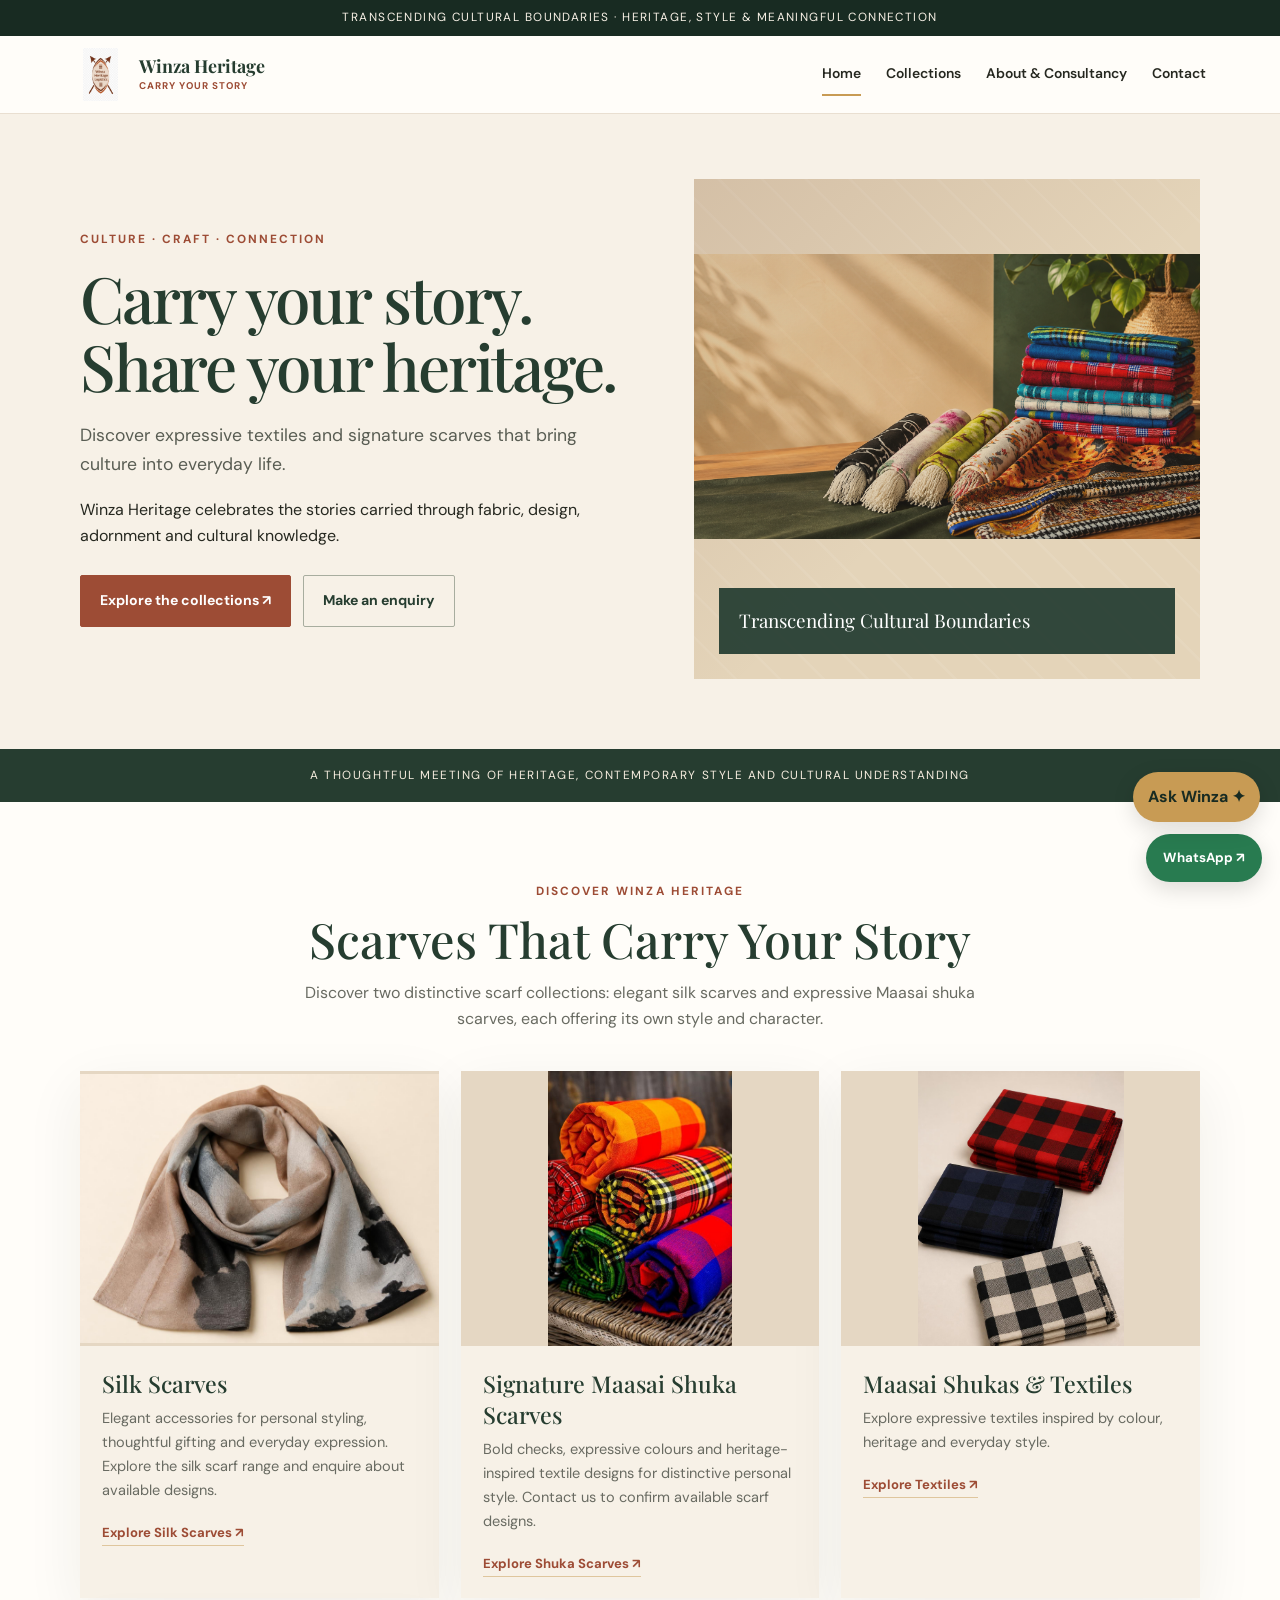
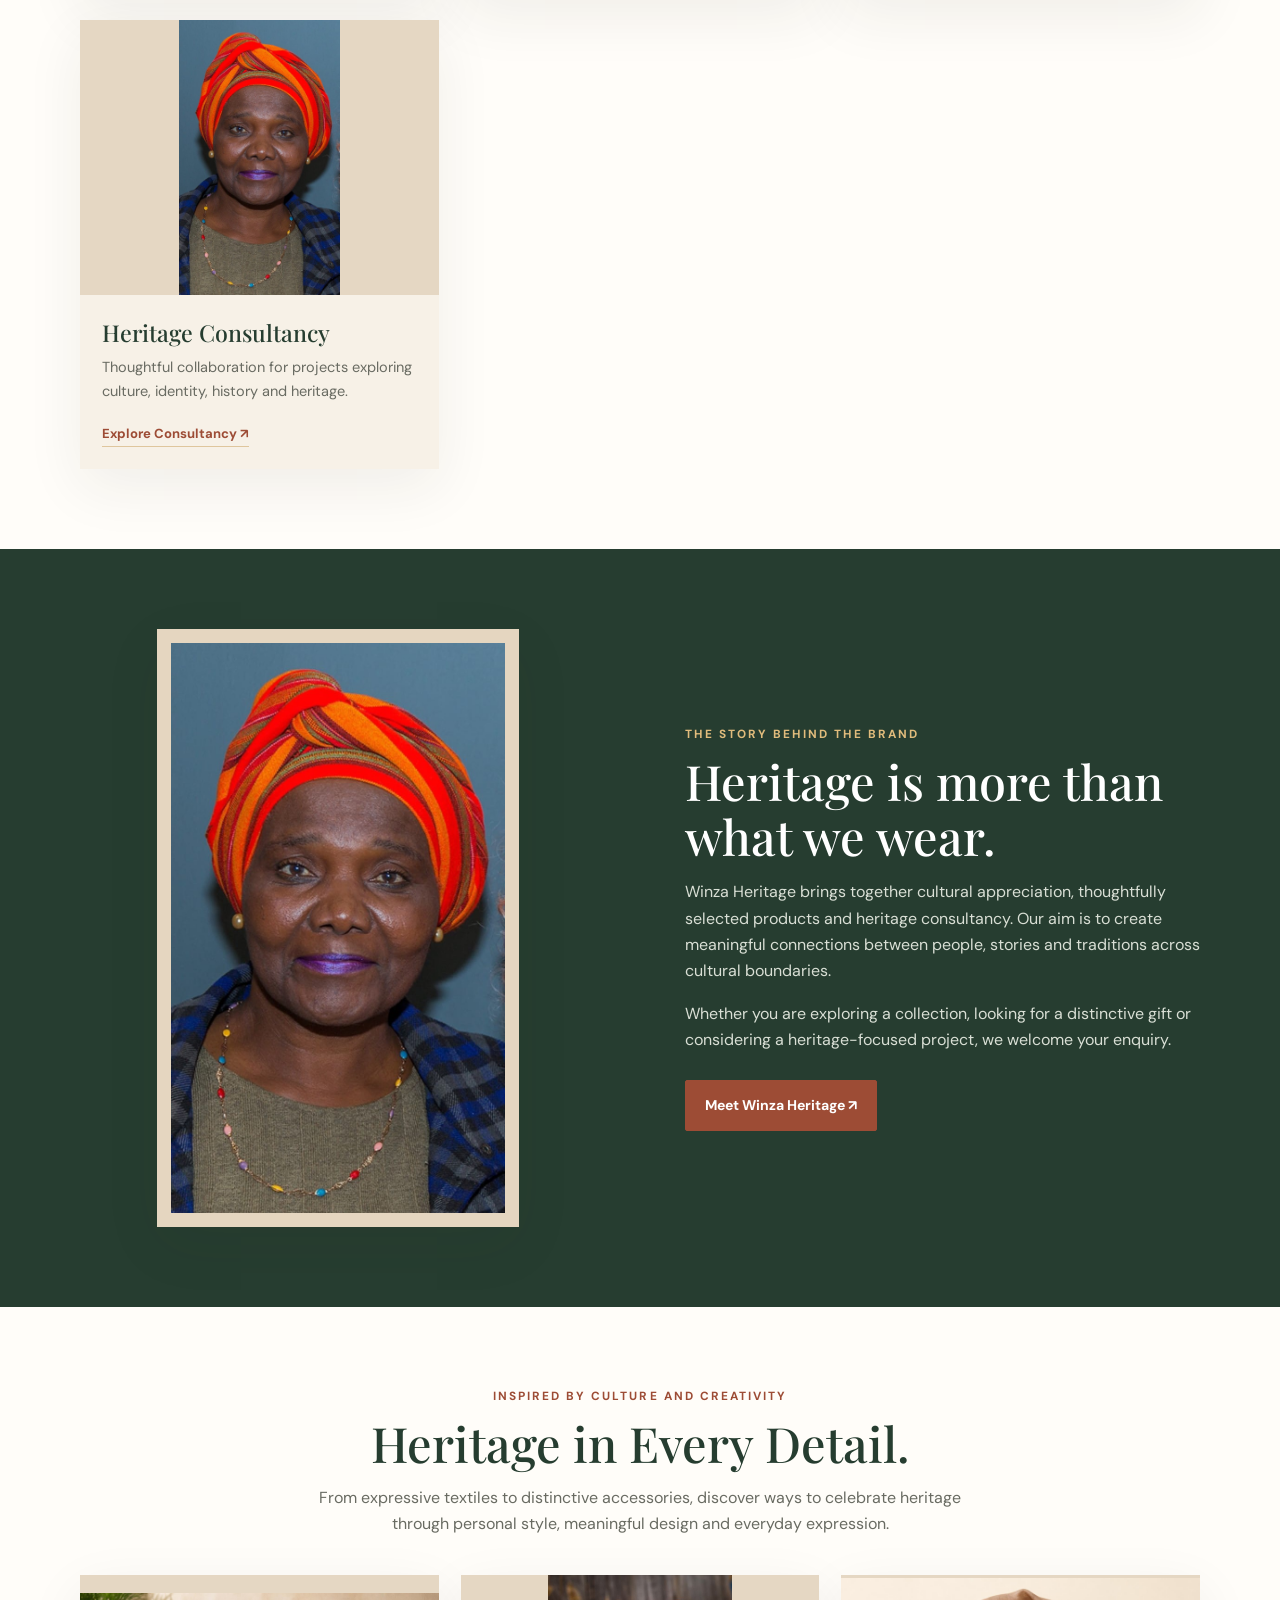
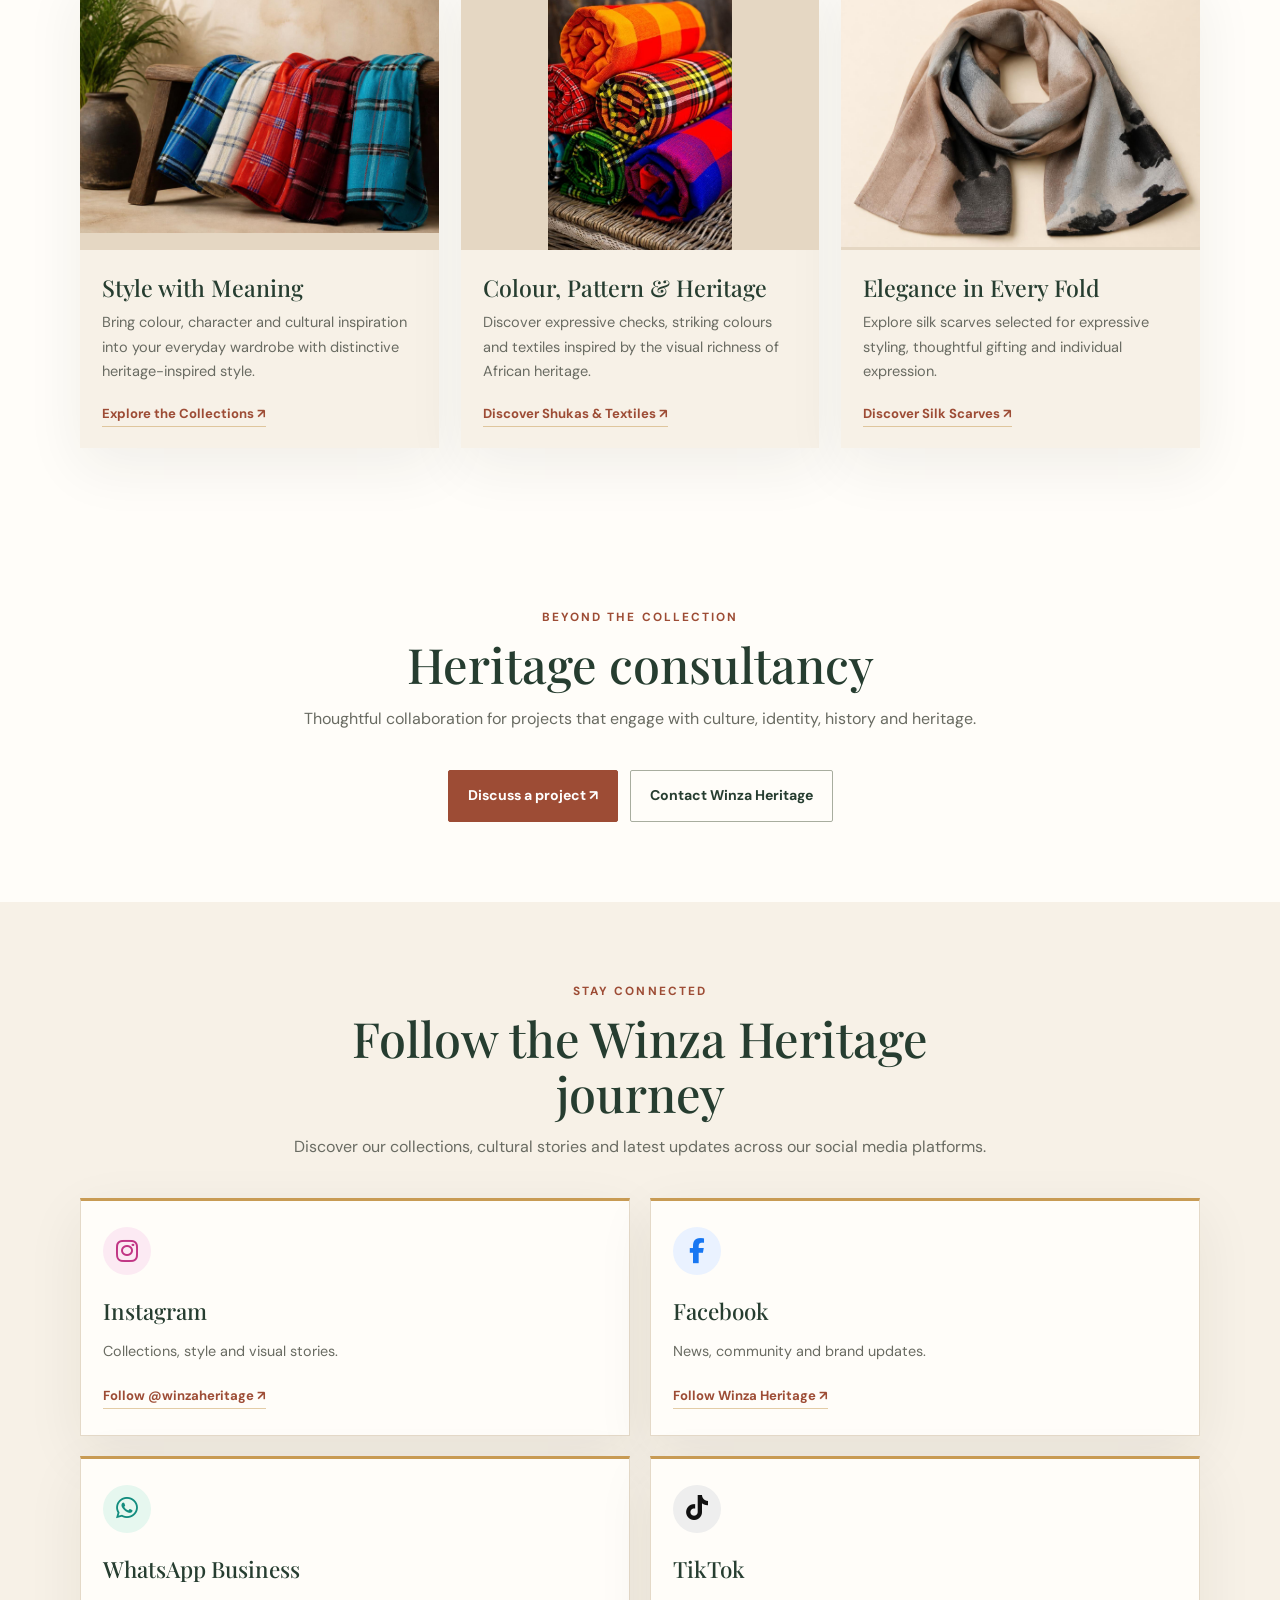
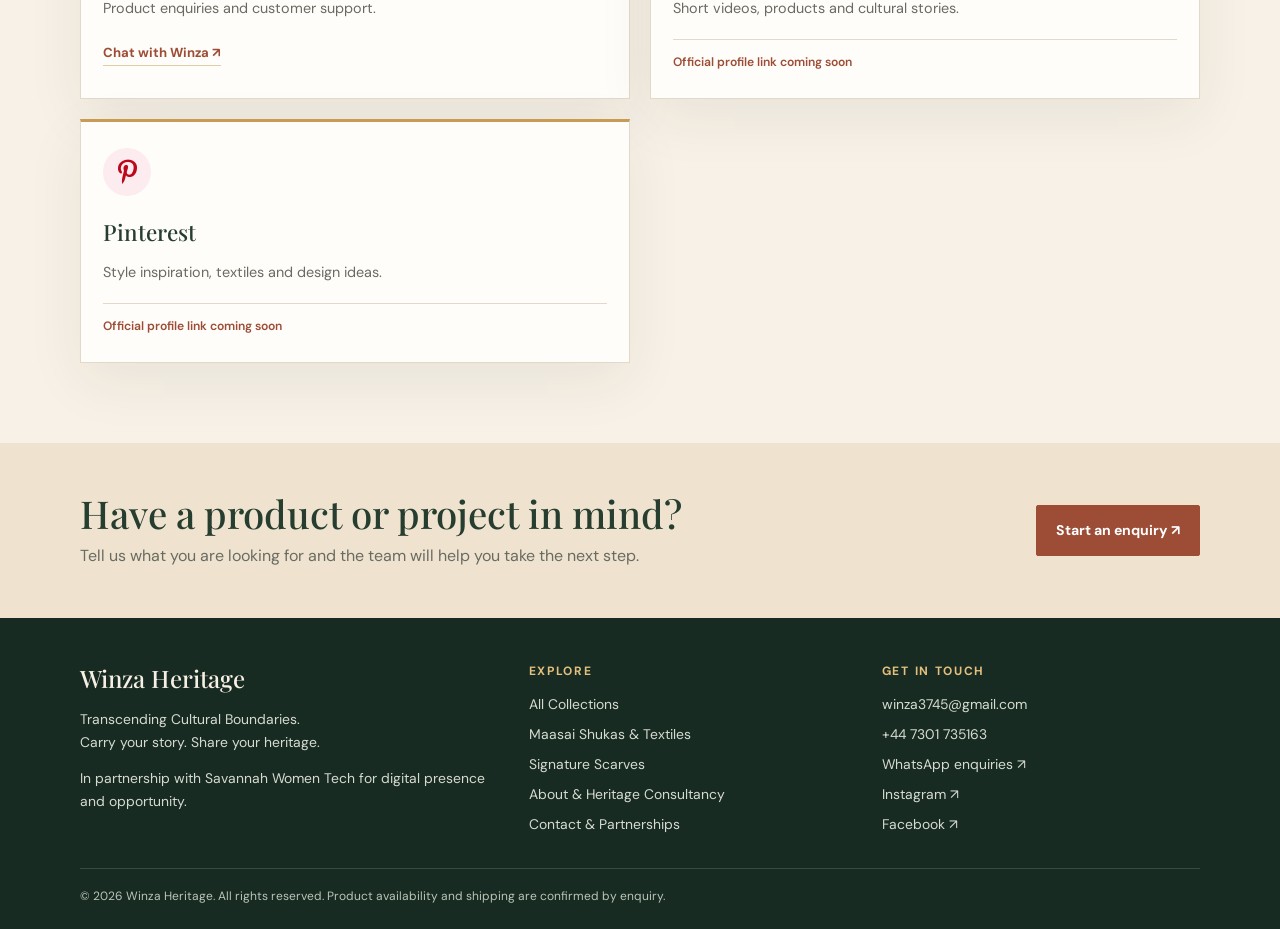
==== commit 3271f573: "Update Winza Heritage collections and shuka gallery" ====
--- a/index.html
+++ b/index.html
@@ -89,20 +89,74 @@
       <div class="container">
         <div class="section-head">
           <div class="eyebrow">Discover Winza Heritage</div>
-          <h2>Collections with character</h2>
-          <p>
-            Explore textiles, signature accessories and heritage services
-            inspired by cultural identity and personal expression.
+          <h2>Scarves That Carry Your Story</h2>
+          <p>
+            Discover two distinctive scarf collections: elegant silk
+            scarves and expressive Maasai shuka scarves, each offering
+            its own style and character.
           </p>
         </div>
 
         <div class="category-grid">
-          <article class="category-card">
-            <a href="textiles.html" aria-label="Explore Maasai shukas and textiles">
+
+          <!-- SILK SCARVES -->
+          <article class="category-card">
+            <a href="scarves.html"
+               aria-label="Explore  silk scarves">
+              <div class="category-photo">
+                <img
+                  src="assets/collections/generated/winza-scarves.png.jpg"
+                  alt=" silk scarf collection from Winza Heritage"
+                  loading="lazy">
+              </div>
+            </a>
+
+            <div class="category-copy">
+              <h3>Silk Scarves</h3>
+              <p>
+                Elegant accessories for personal styling, thoughtful
+                gifting and everyday expression. Explore the silk
+                scarf range and enquire about available designs.
+              </p>
+              <a class="text-link" href="scarves.html">
+                Explore Silk Scarves ↗
+              </a>
+            </div>
+          </article>
+
+          <!-- MAASAI SHUKA SCARVES -->
+          <article class="category-card">
+            <a href="textiles.html"
+               aria-label="Explore Maasai shuka scarves">
+              <div class="category-photo">
+                <img
+                  src="assets/collections/Tartan fabric.jpg"
+                  alt="Tartan-patterned fabric for the Maasai shuka scarf range"
+                  loading="lazy">
+              </div>
+            </a>
+
+            <div class="category-copy">
+              <h3>Signature Maasai Shuka Scarves</h3>
+              <p>
+                Bold checks, expressive colours and heritage-inspired
+                textile designs for distinctive personal style.
+                Contact us to confirm available scarf designs.
+              </p>
+              <a class="text-link" href="textiles.html">
+                Explore Shuka Scarves ↗
+              </a>
+            </div>
+          </article>
+
+          <!-- MAASAI SHUKAS AND TEXTILES -->
+          <article class="category-card">
+            <a href="textiles.html"
+               aria-label="Explore Maasai shukas and textiles">
               <div class="category-photo">
                 <img
                   src="assets/collections/generated/winza-textiles.png.jpg"
-                  alt="Maasai shuka and textiles from Winza Heritage"
+                  alt="Maasai shukas and textiles from Winza Heritage"
                   loading="lazy">
               </div>
             </a>
@@ -110,33 +164,16 @@
             <div class="category-copy">
               <h3>Maasai Shukas &amp; Textiles</h3>
               <p>
-                Colourful, expressive textiles with a strong visual
-                connection to heritage and everyday style.
-              </p>
-              <a class="text-link" href="textiles.html">Explore textiles ↗</a>
-            </div>
-          </article>
-
-          <article class="category-card">
-            <a href="scarves.html" aria-label="Explore signature scarves">
-              <div class="category-photo">
-                <img
-                  src="assets/collections/generated/winza-scarves.png.jpg"
-                  alt="Signature scarf from Winza Heritage"
-                  loading="lazy">
-              </div>
-            </a>
-
-            <div class="category-copy">
-              <h3>Signature Scarves</h3>
-              <p>
-                Distinctive accessories for personal style, thoughtful
-                gifting and meaningful cultural connections.
-              </p>
-              <a class="text-link" href="scarves.html">Explore scarves ↗</a>
-            </div>
-          </article>
-
+                Explore expressive textiles inspired by colour,
+                heritage and everyday style.
+              </p>
+              <a class="text-link" href="textiles.html">
+                Explore Textiles ↗
+              </a>
+            </div>
+          </article>
+
+          <!-- HERITAGE CONSULTANCY -->
           <article class="category-card">
             <a href="about.html#consultancy"
                aria-label="Discover heritage consultancy">
@@ -151,14 +188,15 @@
             <div class="category-copy">
               <h3>Heritage Consultancy</h3>
               <p>
-                Thoughtful collaboration for projects exploring culture,
-                identity, history and heritage.
+                Thoughtful collaboration for projects exploring
+                culture, identity, history and heritage.
               </p>
               <a class="text-link" href="about.html#consultancy">
-                Explore consultancy ↗
-              </a>
-            </div>
-          </article>
+                Explore Consultancy ↗
+              </a>
+            </div>
+          </article>
+
         </div>
       </div>
     </section>
@@ -196,70 +234,84 @@
         </div>
       </div>
     </section>
-
-    <!-- Lifestyle feature -->
+    <!-- Lifestyle and heritage inspiration -->
     <section class="section">
       <div class="container">
         <div class="section-head">
-          <div class="eyebrow">Inspired by heritage</div>
-          <h2>Tradition, thoughtfully expressed.</h2>
-          <p>
-            Discover the colours, patterns and stories that inspire
-            the Winza Heritage journey.
+          <div class="eyebrow">Inspired by culture and creativity</div>
+          <h2>Heritage in Every Detail.</h2>
+          <p>
+            From expressive textiles to distinctive accessories,
+            discover ways to celebrate heritage through personal style,
+            meaningful design and everyday expression.
           </p>
         </div>
 
         <div class="category-grid">
+
+          <!-- EVERYDAY STYLE -->
           <article class="category-card">
             <div class="category-photo">
               <img
                 src="assets/collections/generated/winza-lifestyle-1.png.jpg"
-                alt="African heritage fashion inspiration"
+                alt="Heritage-inspired fashion and everyday styling"
                 loading="lazy">
             </div>
             <div class="category-copy">
-              <h3>Everyday expression</h3>
-              <p>
-                Explore ways heritage-inspired style can become part
-                of everyday life.
-              </p>
-              <a class="text-link" href="collections.html">View collections ↗</a>
-            </div>
-          </article>
-
+              <h3>Style with Meaning</h3>
+              <p>
+                Bring colour, character and cultural inspiration
+                into your everyday wardrobe with distinctive
+                heritage-inspired style.
+              </p>
+              <a class="text-link" href="collections.html">
+                Explore the Collections ↗
+              </a>
+            </div>
+          </article>
+
+          <!-- TEXTILES AND PATTERNS -->
           <article class="category-card">
             <div class="category-photo">
               <img
-                src="assets/collections/generated/winza-lifestyle-2.png.jpg"
-                alt="Winza Heritage inspired lifestyle imagery"
+                src="assets/collections/Tartan fabric.jpg"
+                alt="Checked textile from the Maasai shuka-inspired range"
                 loading="lazy">
             </div>
             <div class="category-copy">
-              <h3>Stories in colour</h3>
-              <p>
-                Celebrate expressive colours, textiles and cultural
-                connections.
-              </p>
-              <a class="text-link" href="textiles.html">Discover textiles ↗</a>
-            </div>
-          </article>
-
+              <h3>Colour, Pattern &amp; Heritage</h3>
+              <p>
+                Discover expressive checks, striking colours and
+                textiles inspired by the visual richness of
+                African heritage.
+              </p>
+              <a class="text-link" href="textiles.html">
+                Discover Shukas &amp; Textiles ↗
+              </a>
+            </div>
+          </article>
+
+          <!--  SILK SCARVES -->
           <article class="category-card">
             <div class="category-photo">
               <img
                 src="assets/collections/generated/winza-scarves.png.jpg"
-                alt="Scarf styling inspiration from Winza Heritage"
+                alt="Silk scarf styling from Winza Heritage"
                 loading="lazy">
             </div>
             <div class="category-copy">
-              <h3>Signature style</h3>
-              <p>
-                Find a scarf design that speaks to your individual
-                style and story.
-              </p>
-              <a class="text-link" href="scarves.html">Browse scarves ↗</a>
-            </div>
-          </article>
+              <h3>Elegance in Every Fold</h3>
+              <p>
+                Explore silk scarves selected for
+                expressive styling, thoughtful gifting and
+                individual expression.
+              </p>
+              <a class="text-link" href="scarves.html">
+                Discover Silk Scarves ↗
+              </a>
+            </div>
+          </article>
+
         </div>
       </div>
     </section>
